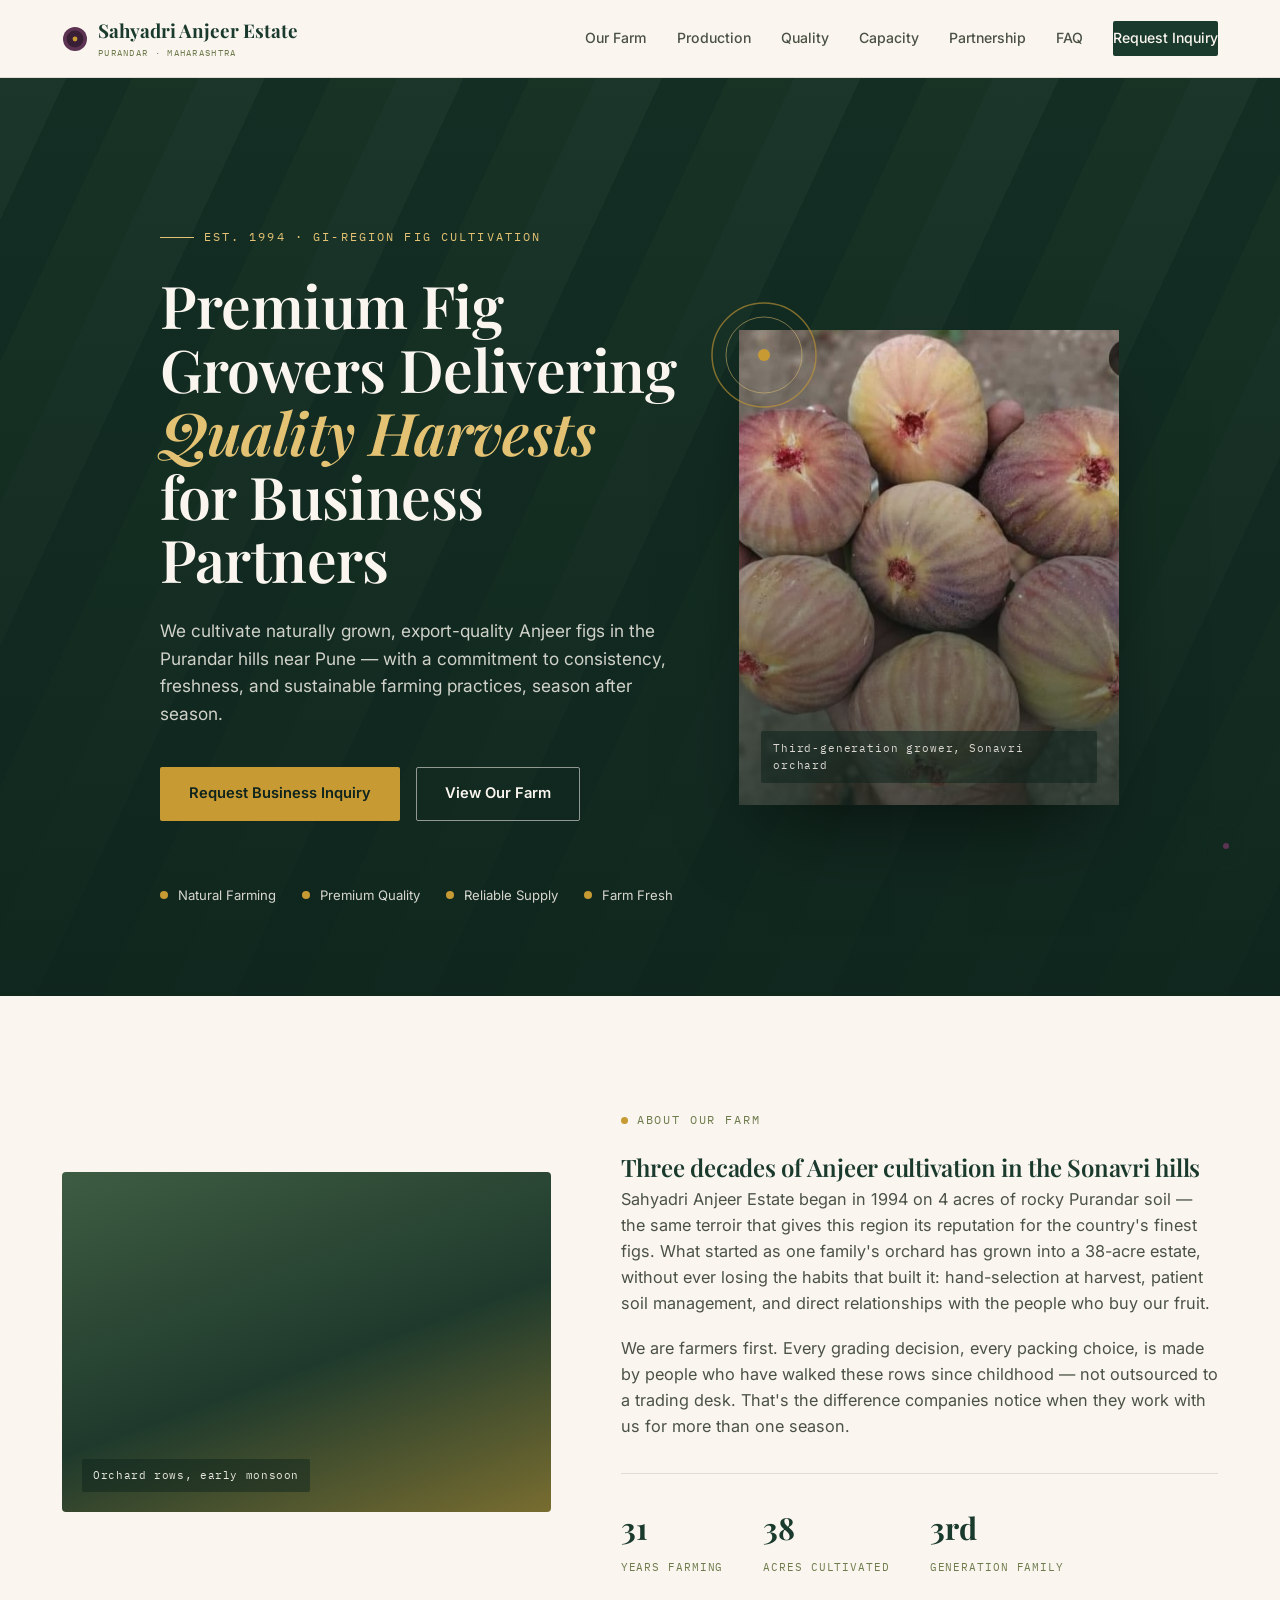
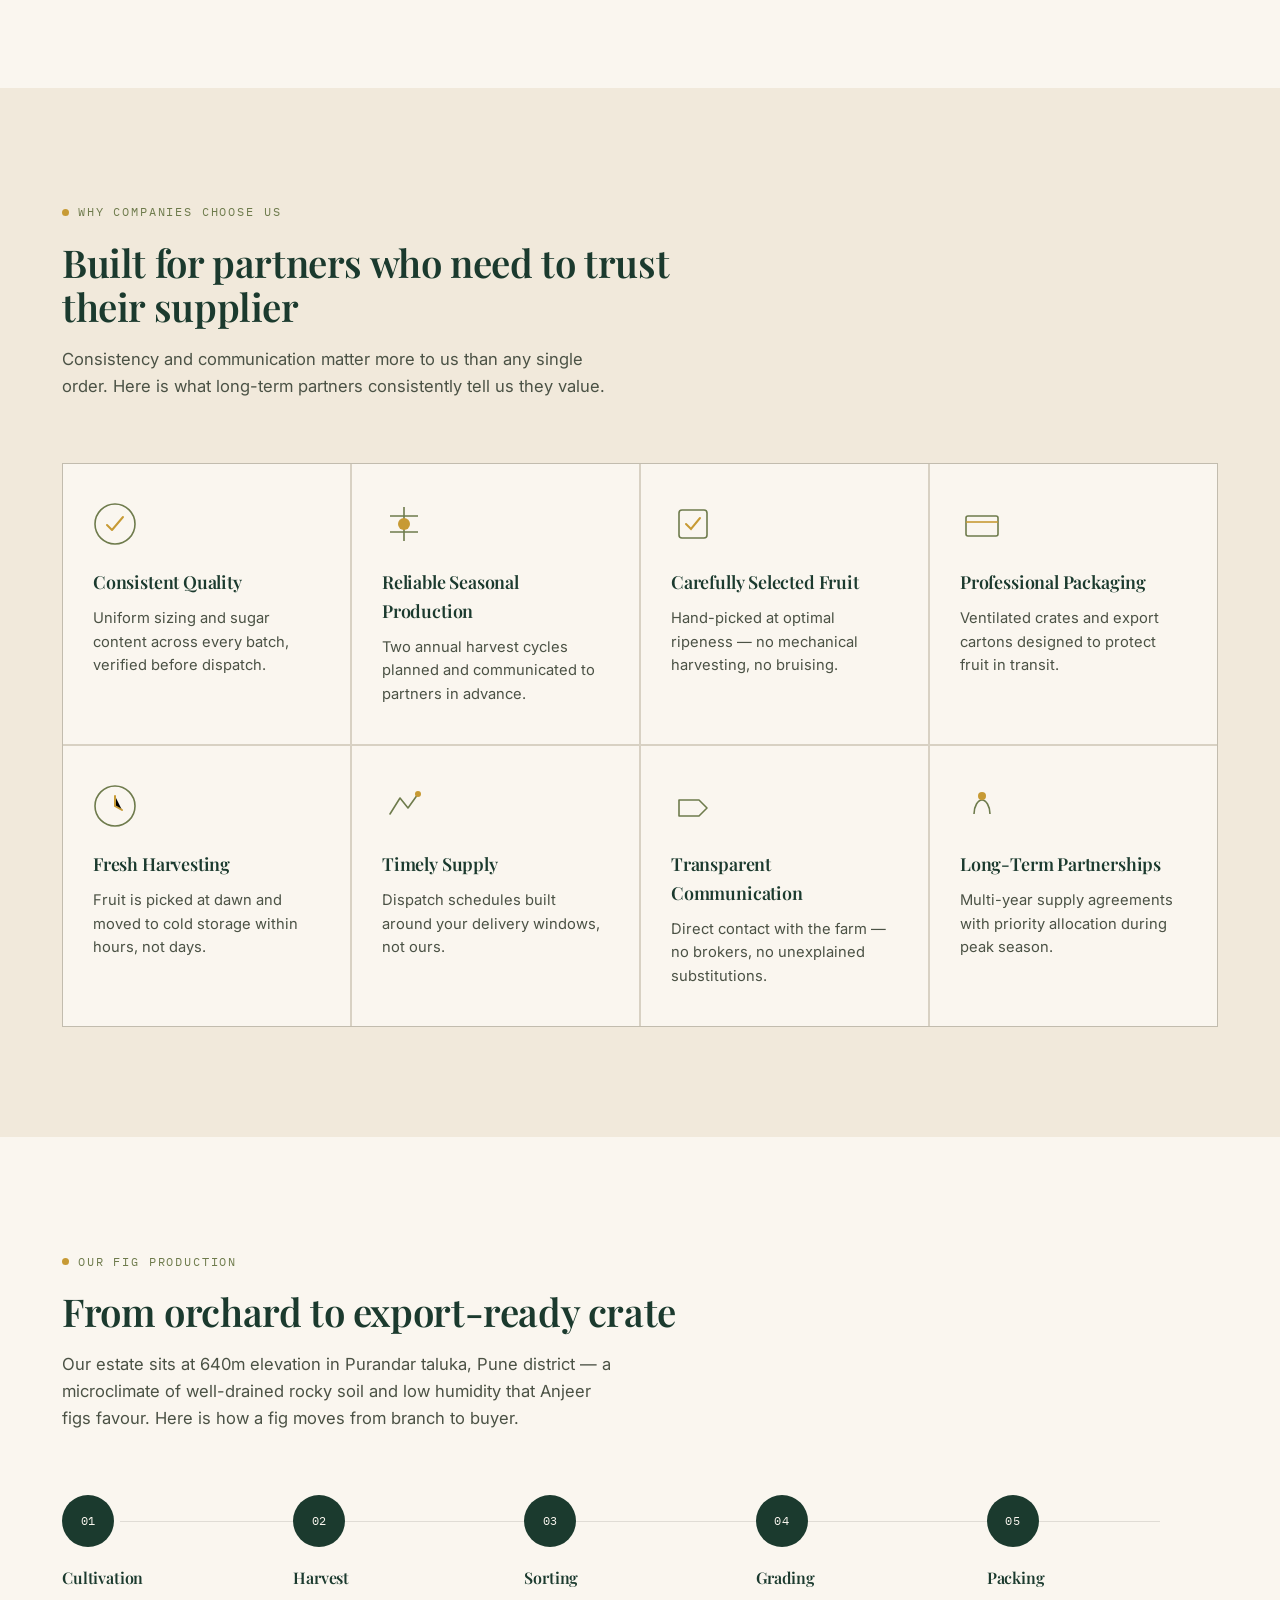
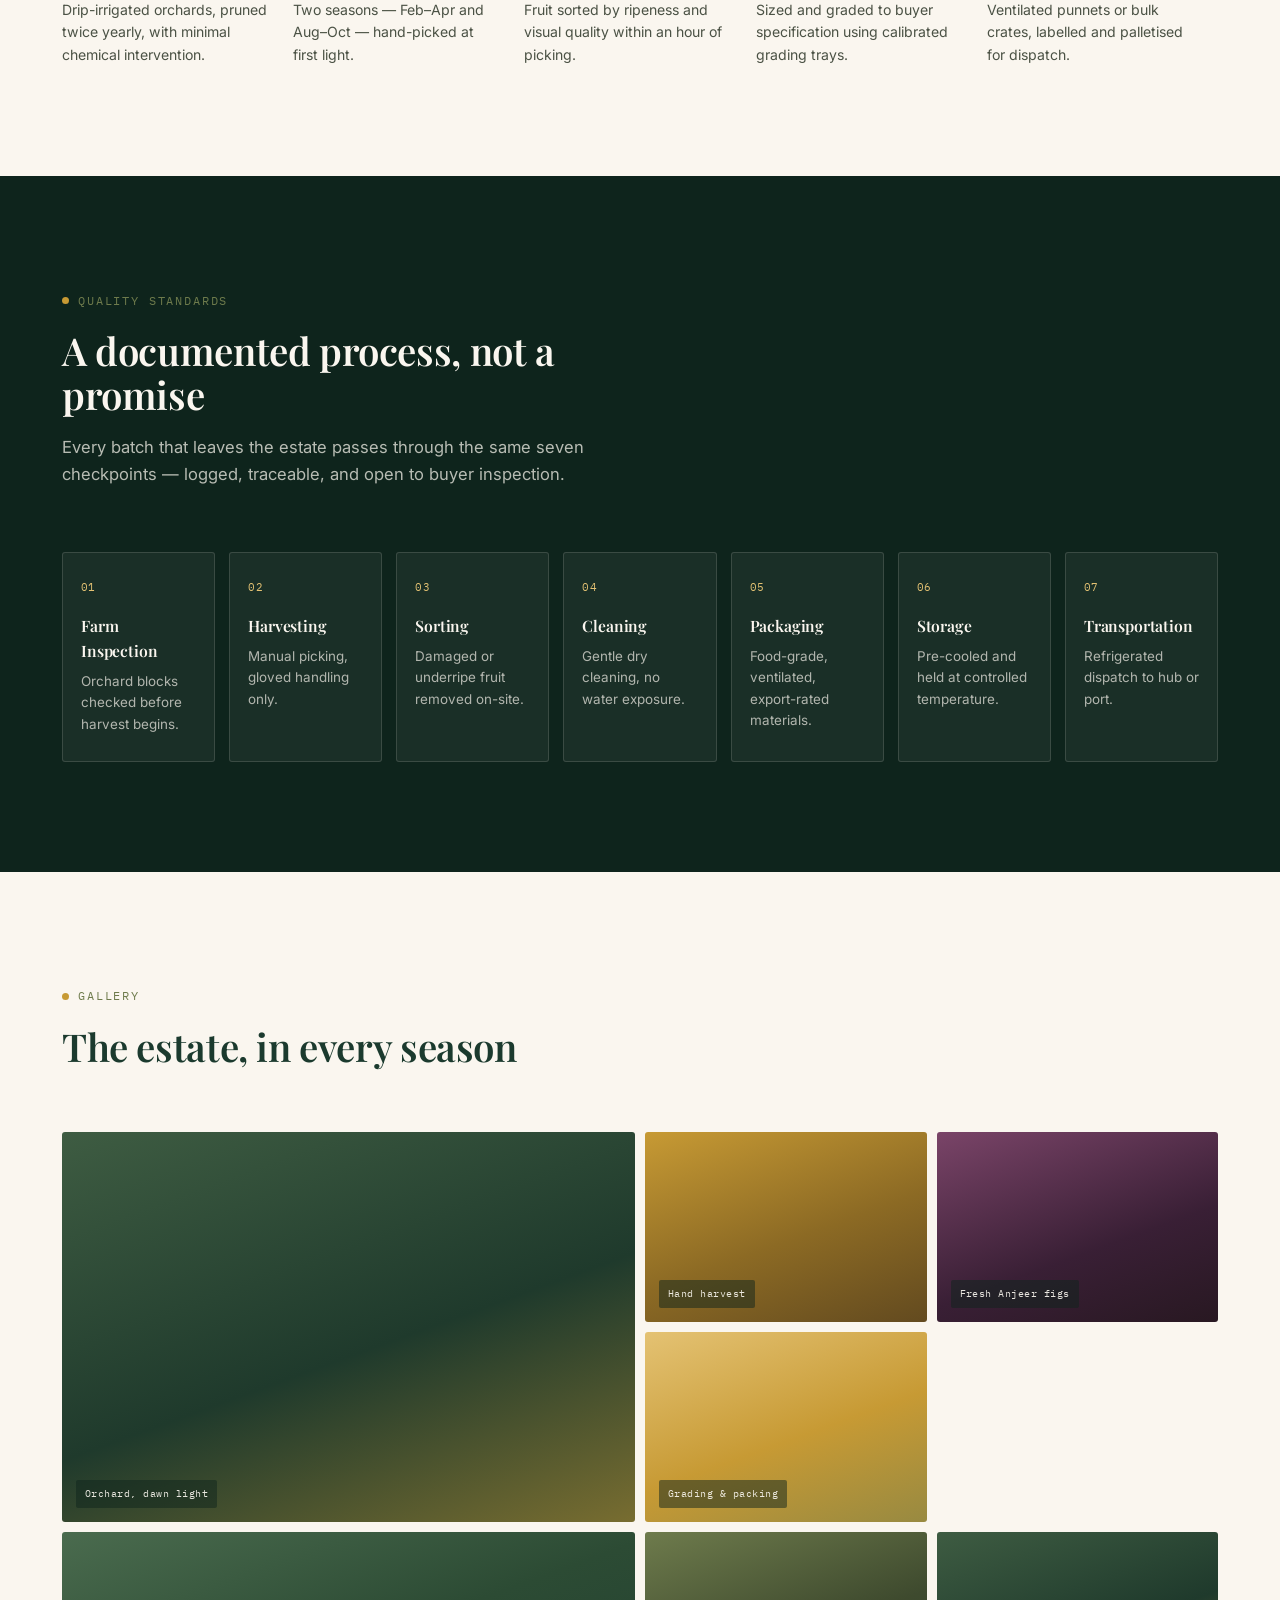
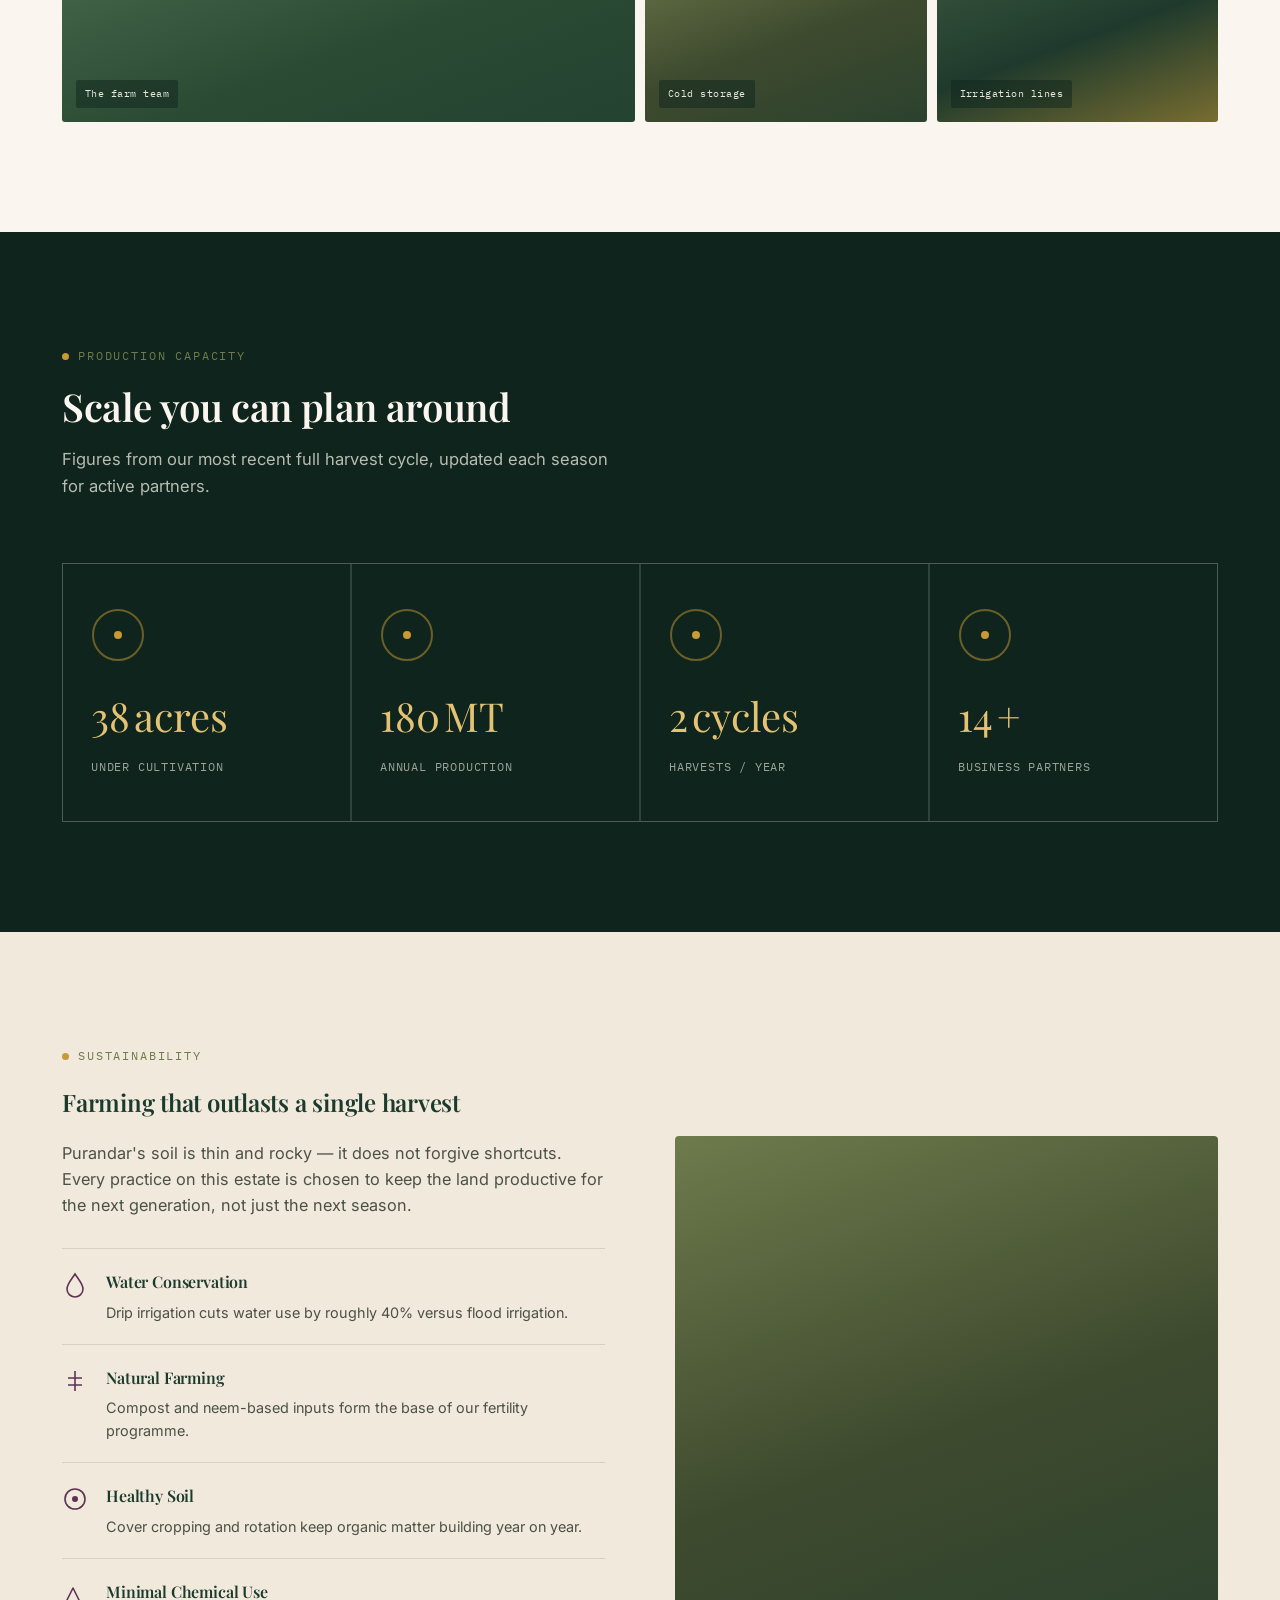
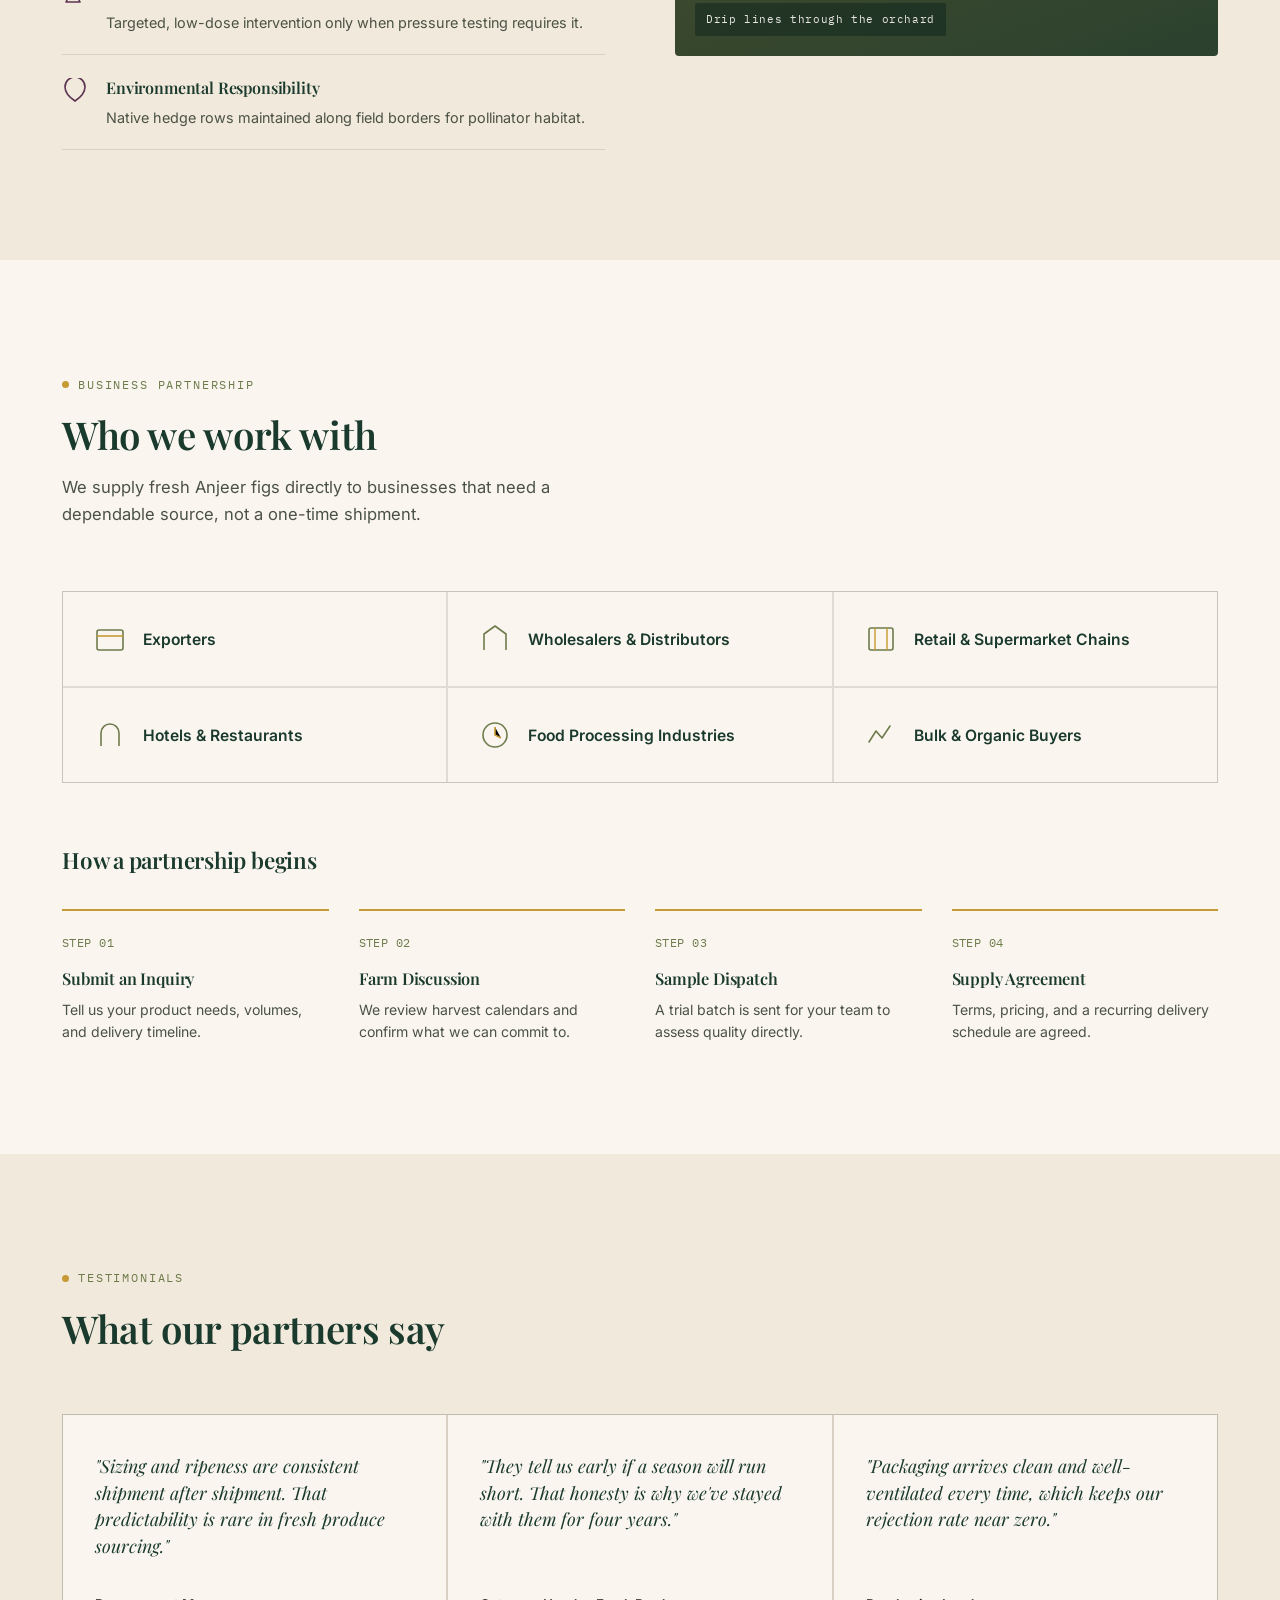
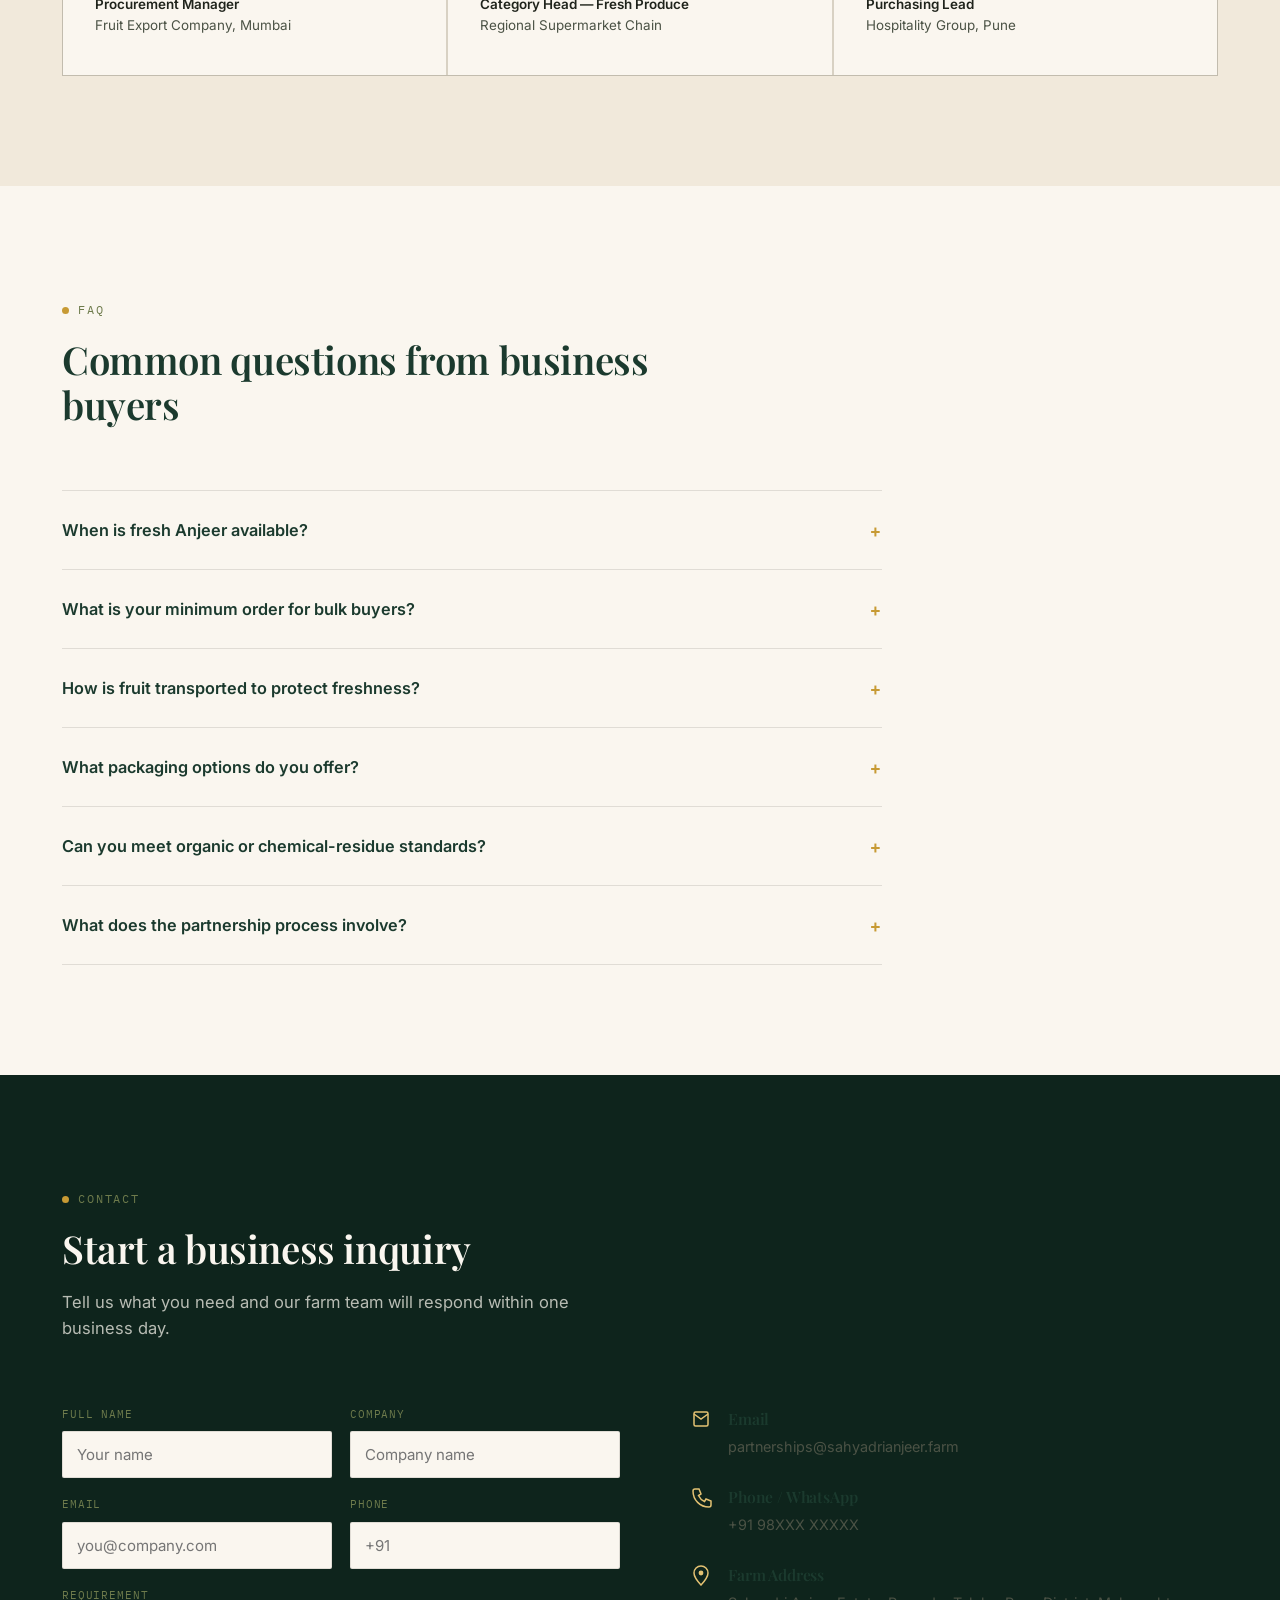
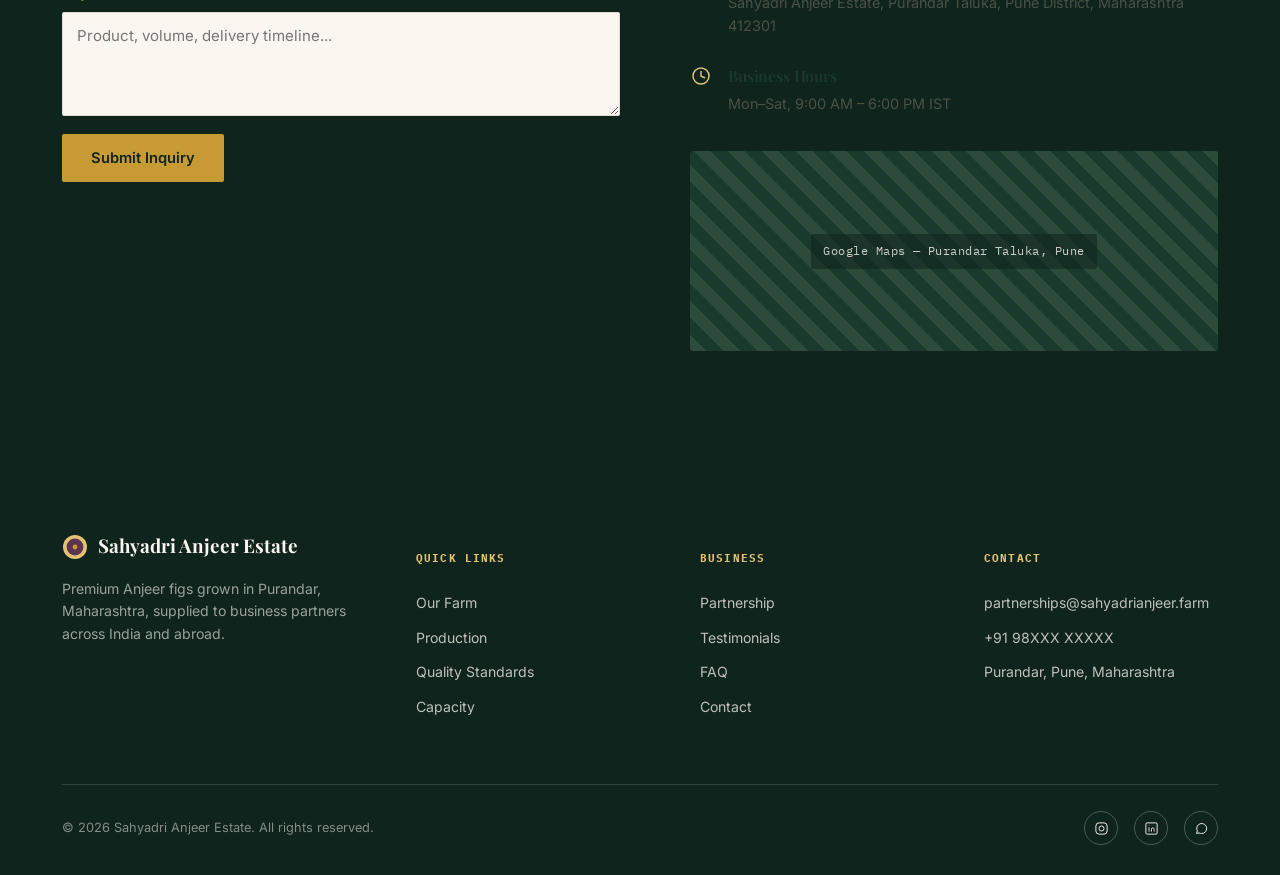
==== index.html @ 414f4472 "Initial website" ====
<!DOCTYPE html>
<html lang="en">
<head>
<meta charset="UTF-8">
<meta name="viewport" content="width=device-width, initial-scale=1.0">
<title>Sahyadri Anjeer Estate — Premium Fig Growers for Business Partners</title>
<meta name="description" content="Sahyadri Anjeer Estate cultivates export-quality figs (Anjeer) in Purandar, Maharashtra for exporters, wholesalers, retail chains, hotels and food processors. Request a business inquiry.">
<link rel="preconnect" href="https://fonts.googleapis.com">
<link rel="preconnect" href="https://fonts.gstatic.com" crossorigin>
<link href="https://fonts.googleapis.com/css2?family=Playfair+Display:ital,wght@0,500;0,600;0,700;1,500&family=Inter:wght@400;500;600;700&family=IBM+Plex+Mono:wght@400;500&display=swap" rel="stylesheet">
<link rel="stylesheet" href="styles.css">
</head>
<body>

<!-- ============ NAV ============ -->
<nav class="nav">
  <div class="nav-inner">
    <a href="#top" class="brand">
      <svg class="brand-mark" viewBox="0 0 26 26"><circle cx="13" cy="13" r="12" fill="#5C3352"/><circle cx="13" cy="13" r="8.4" fill="#391F35"/><circle cx="13" cy="13" r="2.4" fill="#C79A34"/></svg>
      <span>Sahyadri Anjeer Estate<small>Purandar · Maharashtra</small></span>
    </a>
    <button class="nav-toggle" id="navToggle" aria-label="Toggle menu"><span></span><span></span><span></span></button>
    <div class="nav-links" id="navLinks">
      <a href="#about">Our Farm</a>
      <a href="#production">Production</a>
      <a href="#quality">Quality</a>
      <a href="#capacity">Capacity</a>
      <a href="#partnership">Partnership</a>
      <a href="#faq">FAQ</a>
      <a href="#contact" class="nav-cta">Request Inquiry</a>
    </div>
  </div>
</nav>

<!-- ============ HERO ============ -->
<header class="hero" id="top">
  <div class="wrap hero-grid">
    <div>
      <div class="hero-tag">EST. 1994 · GI-REGION FIG CULTIVATION</div>
      <h1>Premium Fig Growers Delivering <em>Quality Harvests</em> for Business Partners</h1>
      <p class="hero-sub">We cultivate naturally grown, export-quality Anjeer figs in the Purandar hills near Pune — with a commitment to consistency, freshness, and sustainable farming practices, season after season.</p>
      <div class="hero-ctas">
        <a href="#contact" class="btn btn-primary">Request Business Inquiry</a>
        <a href="#about" class="btn btn-ghost">View Our Farm</a>
      </div>
      <div class="hero-badges">
        <div class="hero-badge"><span class="dot"></span>Natural Farming</div>
        <div class="hero-badge"><span class="dot"></span>Premium Quality</div>
        <div class="hero-badge"><span class="dot"></span>Reliable Supply</div>
        <div class="hero-badge"><span class="dot"></span>Farm Fresh</div>
      </div>
    </div>
    <div class="hero-portrait">
      <svg class="portrait-ring" viewBox="0 0 110 110">
        <circle cx="55" cy="55" r="52" fill="none" stroke="#C79A34" stroke-width="1.5" opacity="0.6"/>
        <circle cx="55" cy="55" r="38" fill="none" stroke="#E4C273" stroke-width="1" opacity="0.5"/>
        <circle cx="55" cy="55" r="6" fill="#C79A34"/>
      </svg>
      <div class="portrait-frame">
        <div class="slider">

        <img src="farm1.jpg" class="slide active">

        <img src="farm2.jpg" class="slide active">

        <img src="farm3.jpg" class="slide active">

    </div>
        <span class="cap mono">Third-generation grower, Sonavri orchard</span>
      </div>
    </div>
  </div>
</header>

<!-- ============ ABOUT ============ -->
<section class="section" id="about">
  <div class="wrap">
    <div class="about-grid">
      <div class="reveal">
        <div class="photo-block ph-orchard"><span class="cap mono">Orchard rows, early monsoon</span></div>
      </div>
      <div class="reveal about-copy">
        <div class="eyebrow">About Our Farm</div>
        <h2>Three decades of Anjeer cultivation in the Sonavri hills</h2>
        <p>Sahyadri Anjeer Estate began in 1994 on 4 acres of rocky Purandar soil — the same terroir that gives this region its reputation for the country's finest figs. What started as one family's orchard has grown into a 38-acre estate, without ever losing the habits that built it: hand-selection at harvest, patient soil management, and direct relationships with the people who buy our fruit.</p>
        <p>We are farmers first. Every grading decision, every packing choice, is made by people who have walked these rows since childhood — not outsourced to a trading desk. That's the difference companies notice when they work with us for more than one season.</p>
        <div class="about-stats">
          <div class="about-stat"><b>31</b><span>Years Farming</span></div>
          <div class="about-stat"><b>38</b><span>Acres Cultivated</span></div>
          <div class="about-stat"><b>3rd</b><span>Generation Family</span></div>
        </div>
      </div>
    </div>
  </div>
</section>

<!-- ============ WHY COMPANIES CHOOSE US ============ -->
<section class="section section-cream" id="why">
  <div class="wrap">
    <div class="section-header reveal">
      <div class="eyebrow">Why Companies Choose Us</div>
      <h2>Built for partners who need to trust their supplier</h2>
      <p>Consistency and communication matter more to us than any single order. Here is what long-term partners consistently tell us they value.</p>
    </div>
  </div>
  <div class="wrap">
    <div class="card-grid reveal">
      <div class="card">
        <svg class="card-icon" viewBox="0 0 44 44"><circle cx="22" cy="22" r="20" fill="none" stroke="#6E7B4C" stroke-width="1.6"/><path d="M14 23l5 5 11-13" fill="none" stroke="#C79A34" stroke-width="2" stroke-linecap="round" stroke-linejoin="round"/></svg>
        <h3>Consistent Quality</h3>
        <p>Uniform sizing and sugar content across every batch, verified before dispatch.</p>
      </div>
      <div class="card">
        <svg class="card-icon" viewBox="0 0 44 44"><path d="M22 5v34M8 14h28M8 30h28" stroke="#6E7B4C" stroke-width="1.6"/><circle cx="22" cy="22" r="6" fill="#C79A34"/></svg>
        <h3>Reliable Seasonal Production</h3>
        <p>Two annual harvest cycles planned and communicated to partners in advance.</p>
      </div>
      <div class="card">
        <svg class="card-icon" viewBox="0 0 44 44"><rect x="8" y="8" width="28" height="28" rx="3" fill="none" stroke="#6E7B4C" stroke-width="1.6"/><path d="M15 22l5 5 9-11" fill="none" stroke="#C79A34" stroke-width="2" stroke-linecap="round"/></svg>
        <h3>Carefully Selected Fruit</h3>
        <p>Hand-picked at optimal ripeness — no mechanical harvesting, no bruising.</p>
      </div>
      <div class="card">
        <svg class="card-icon" viewBox="0 0 44 44"><rect x="6" y="14" width="32" height="20" rx="2" fill="none" stroke="#6E7B4C" stroke-width="1.6"/><path d="M6 20h32" stroke="#C79A34" stroke-width="1.6"/></svg>
        <h3>Professional Packaging</h3>
        <p>Ventilated crates and export cartons designed to protect fruit in transit.</p>
      </div>
      <div class="card">
        <svg class="card-icon" viewBox="0 0 44 44"><circle cx="22" cy="22" r="20" fill="none" stroke="#6E7B4C" stroke-width="1.6"/><path d="M22 12v10l7 4" stroke="#C79A34" stroke-width="2" stroke-linecap="round"/></svg>
        <h3>Fresh Harvesting</h3>
        <p>Fruit is picked at dawn and moved to cold storage within hours, not days.</p>
      </div>
      <div class="card">
        <svg class="card-icon" viewBox="0 0 44 44"><path d="M8 30l10-16 8 10 10-14" fill="none" stroke="#6E7B4C" stroke-width="1.6" stroke-linecap="round" stroke-linejoin="round"/><circle cx="36" cy="10" r="3" fill="#C79A34"/></svg>
        <h3>Timely Supply</h3>
        <p>Dispatch schedules built around your delivery windows, not ours.</p>
      </div>
      <div class="card">
        <svg class="card-icon" viewBox="0 0 44 44"><path d="M8 16h20l8 8-8 8H8z" fill="none" stroke="#6E7B4C" stroke-width="1.6" stroke-linejoin="round"/></svg>
        <h3>Transparent Communication</h3>
        <p>Direct contact with the farm — no brokers, no unexplained substitutions.</p>
      </div>
      <div class="card">
        <svg class="card-icon" viewBox="0 0 44 44"><path d="M14 30c0-8 4-14 8-14s8 6 8 14" fill="none" stroke="#6E7B4C" stroke-width="1.6"/><circle cx="22" cy="12" r="4" fill="#C79A34"/></svg>
        <h3>Long-Term Partnerships</h3>
        <p>Multi-year supply agreements with priority allocation during peak season.</p>
      </div>
    </div>
  </div>
</section>

<!-- ============ PRODUCTION ============ -->
<section class="section" id="production">
  <div class="wrap">
    <div class="section-header reveal">
      <div class="eyebrow">Our Fig Production</div>
      <h2>From orchard to export-ready crate</h2>
      <p>Our estate sits at 640m elevation in Purandar taluka, Pune district — a microclimate of well-drained rocky soil and low humidity that Anjeer figs favour. Here is how a fig moves from branch to buyer.</p>
    </div>
    <div class="timeline reveal">
      <div class="t-step">
        <div class="t-num mono">01</div>
        <h4>Cultivation</h4>
        <p>Drip-irrigated orchards, pruned twice yearly, with minimal chemical intervention.</p>
      </div>
      <div class="t-step">
        <div class="t-num mono">02</div>
        <h4>Harvest</h4>
        <p>Two seasons — Feb–Apr and Aug–Oct — hand-picked at first light.</p>
      </div>
      <div class="t-step">
        <div class="t-num mono">03</div>
        <h4>Sorting</h4>
        <p>Fruit sorted by ripeness and visual quality within an hour of picking.</p>
      </div>
      <div class="t-step">
        <div class="t-num mono">04</div>
        <h4>Grading</h4>
        <p>Sized and graded to buyer specification using calibrated grading trays.</p>
      </div>
      <div class="t-step">
        <div class="t-num mono">05</div>
        <h4>Packing</h4>
        <p>Ventilated punnets or bulk crates, labelled and palletised for dispatch.</p>
      </div>
    </div>
  </div>
</section>

<!-- ============ QUALITY STANDARDS ============ -->
<section class="section section-dark" id="quality">
  <div class="wrap">
    <div class="section-header reveal">
      <div class="eyebrow">Quality Standards</div>
      <h2>A documented process, not a promise</h2>
      <p>Every batch that leaves the estate passes through the same seven checkpoints — logged, traceable, and open to buyer inspection.</p>
    </div>
    <div class="quality-grid reveal">
      <div class="q-item"><span class="qn mono">01</span><h4>Farm Inspection</h4><p>Orchard blocks checked before harvest begins.</p></div>
      <div class="q-item"><span class="qn mono">02</span><h4>Harvesting</h4><p>Manual picking, gloved handling only.</p></div>
      <div class="q-item"><span class="qn mono">03</span><h4>Sorting</h4><p>Damaged or underripe fruit removed on-site.</p></div>
      <div class="q-item"><span class="qn mono">04</span><h4>Cleaning</h4><p>Gentle dry cleaning, no water exposure.</p></div>
      <div class="q-item"><span class="qn mono">05</span><h4>Packaging</h4><p>Food-grade, ventilated, export-rated materials.</p></div>
      <div class="q-item"><span class="qn mono">06</span><h4>Storage</h4><p>Pre-cooled and held at controlled temperature.</p></div>
      <div class="q-item"><span class="qn mono">07</span><h4>Transportation</h4><p>Refrigerated dispatch to hub or port.</p></div>
    </div>
  </div>
</section>

<!-- ============ GALLERY ============ -->
<section class="section" id="gallery">
  <div class="wrap">
    <div class="section-header reveal">
      <div class="eyebrow">Gallery</div>
      <h2>The estate, in every season</h2>
    </div>
    <div class="gallery-grid reveal">
      <div class="g-item wide tall ph-orchard"><span class="cap">Orchard, dawn light</span></div>
      <div class="g-item ph-harvest"><span class="cap">Hand harvest</span></div>
      <div class="g-item ph-figskin"><span class="cap">Fresh Anjeer figs</span></div>
      <div class="g-item ph-pack"><span class="cap">Grading &amp; packing</span></div>
      <div class="g-item wide ph-team"><span class="cap">The farm team</span></div>
      <div class="g-item ph-storage"><span class="cap">Cold storage</span></div>
      <div class="g-item ph-orchard"><span class="cap">Irrigation lines</span></div>
    </div>
  </div>
</section>

<!-- ============ CAPACITY ============ -->
<section class="section section-dark" id="capacity">
  <div class="wrap">
    <div class="section-header reveal">
      <div class="eyebrow">Production Capacity</div>
      <h2>Scale you can plan around</h2>
      <p>Figures from our most recent full harvest cycle, updated each season for active partners.</p>
    </div>
    <div class="stats-grid reveal">
      <div class="stat-cell">
        <svg class="ring-wrap" viewBox="0 0 54 54"><circle cx="27" cy="27" r="25" fill="none" stroke="#C79A34" stroke-width="2" opacity="0.5"/><circle cx="27" cy="27" r="4" fill="#C79A34"/></svg>
        <div class="stat-num"><span class="count" data-target="38">0</span><span>acres</span></div>
        <div class="stat-label">Under Cultivation</div>
      </div>
      <div class="stat-cell">
        <svg class="ring-wrap" viewBox="0 0 54 54"><circle cx="27" cy="27" r="25" fill="none" stroke="#C79A34" stroke-width="2" opacity="0.5"/><circle cx="27" cy="27" r="4" fill="#C79A34"/></svg>
        <div class="stat-num"><span class="count" data-target="180">0</span><span>MT</span></div>
        <div class="stat-label">Annual Production</div>
      </div>
      <div class="stat-cell">
        <svg class="ring-wrap" viewBox="0 0 54 54"><circle cx="27" cy="27" r="25" fill="none" stroke="#C79A34" stroke-width="2" opacity="0.5"/><circle cx="27" cy="27" r="4" fill="#C79A34"/></svg>
        <div class="stat-num"><span class="count" data-target="2">0</span><span>cycles</span></div>
        <div class="stat-label">Harvests / Year</div>
      </div>
      <div class="stat-cell">
        <svg class="ring-wrap" viewBox="0 0 54 54"><circle cx="27" cy="27" r="25" fill="none" stroke="#C79A34" stroke-width="2" opacity="0.5"/><circle cx="27" cy="27" r="4" fill="#C79A34"/></svg>
        <div class="stat-num"><span class="count" data-target="14">0</span><span>+</span></div>
        <div class="stat-label">Business Partners</div>
      </div>
    </div>
  </div>
</section>

<!-- ============ SUSTAINABILITY ============ -->
<section class="section section-cream" id="sustainability">
  <div class="wrap">
    <div class="sustain-grid">
      <div class="reveal">
        <div class="eyebrow">Sustainability</div>
        <h2>Farming that outlasts a single harvest</h2>
        <p style="margin-top:18px;color:var(--ink-soft);font-size:1.02rem;">Purandar's soil is thin and rocky — it does not forgive shortcuts. Every practice on this estate is chosen to keep the land productive for the next generation, not just the next season.</p>
        <ul class="sustain-list" style="margin-top:30px;">
          <li>
            <svg class="s-icon" viewBox="0 0 26 26"><path d="M13 2c4 6 8 10 8 15a8 8 0 01-16 0c0-5 4-9 8-15z" fill="none" stroke="#5C3352" stroke-width="1.6"/></svg>
            <div><h4>Water Conservation</h4><p>Drip irrigation cuts water use by roughly 40% versus flood irrigation.</p></div>
          </li>
          <li>
            <svg class="s-icon" viewBox="0 0 26 26"><path d="M13 3v20M6 10h14M6 17h14" stroke="#5C3352" stroke-width="1.6"/></svg>
            <div><h4>Natural Farming</h4><p>Compost and neem-based inputs form the base of our fertility programme.</p></div>
          </li>
          <li>
            <svg class="s-icon" viewBox="0 0 26 26"><circle cx="13" cy="13" r="10" fill="none" stroke="#5C3352" stroke-width="1.6"/><circle cx="13" cy="13" r="3" fill="#5C3352"/></svg>
            <div><h4>Healthy Soil</h4><p>Cover cropping and rotation keep organic matter building year on year.</p></div>
          </li>
          <li>
            <svg class="s-icon" viewBox="0 0 26 26"><path d="M4 20l7-14 7 14z" fill="none" stroke="#5C3352" stroke-width="1.6" stroke-linejoin="round"/></svg>
            <div><h4>Minimal Chemical Use</h4><p>Targeted, low-dose intervention only when pressure testing requires it.</p></div>
          </li>
          <li>
            <svg class="s-icon" viewBox="0 0 26 26"><path d="M13 23c6-4 10-9 10-14a10 10 0 00-20 0c0 5 4 10 10 14z" fill="none" stroke="#5C3352" stroke-width="1.6"/></svg>
            <div><h4>Environmental Responsibility</h4><p>Native hedge rows maintained along field borders for pollinator habitat.</p></div>
          </li>
        </ul>
      </div>
      <div class="reveal">
        <div class="photo-block ph-storage" style="min-height:520px;"><span class="cap mono">Drip lines through the orchard</span></div>
      </div>
    </div>
  </div>
</section>

<!-- ============ PARTNERSHIP ============ -->
<section class="section" id="partnership">
  <div class="wrap">
    <div class="section-header reveal">
      <div class="eyebrow">Business Partnership</div>
      <h2>Who we work with</h2>
      <p>We supply fresh Anjeer figs directly to businesses that need a dependable source, not a one-time shipment.</p>
    </div>
    <div class="partner-grid reveal">
      <div class="partner-card"><svg class="p-mark" viewBox="0 0 34 34"><rect x="4" y="8" width="26" height="20" rx="2" fill="none" stroke="#6E7B4C" stroke-width="1.6"/><path d="M4 14h26" stroke="#C79A34" stroke-width="1.6"/></svg><span>Exporters</span></div>
      <div class="partner-card"><svg class="p-mark" viewBox="0 0 34 34"><path d="M6 28V12l11-8 11 8v16" fill="none" stroke="#6E7B4C" stroke-width="1.6" stroke-linejoin="round"/></svg><span>Wholesalers &amp; Distributors</span></div>
      <div class="partner-card"><svg class="p-mark" viewBox="0 0 34 34"><rect x="5" y="6" width="24" height="22" rx="2" fill="none" stroke="#6E7B4C" stroke-width="1.6"/><path d="M11 6v22M23 6v22" stroke="#C79A34" stroke-width="1.4"/></svg><span>Retail &amp; Supermarket Chains</span></div>
      <div class="partner-card"><svg class="p-mark" viewBox="0 0 34 34"><path d="M8 28V15a9 9 0 0118 0v13" fill="none" stroke="#6E7B4C" stroke-width="1.6"/></svg><span>Hotels &amp; Restaurants</span></div>
      <div class="partner-card"><svg class="p-mark" viewBox="0 0 34 34"><circle cx="17" cy="17" r="12" fill="none" stroke="#6E7B4C" stroke-width="1.6"/><path d="M17 9v8l6 3" stroke="#C79A34" stroke-width="1.6"/></svg><span>Food Processing Industries</span></div>
      <div class="partner-card"><svg class="p-mark" viewBox="0 0 34 34"><path d="M5 24l7-11 6 7 8-12" fill="none" stroke="#6E7B4C" stroke-width="1.6" stroke-linecap="round" stroke-linejoin="round"/></svg><span>Bulk &amp; Organic Buyers</span></div>
    </div>

    <div class="reveal">
      <h3 style="margin-bottom:30px;font-size:1.4rem;">How a partnership begins</h3>
      <div class="steps-row">
        <div class="step-card">
          <span class="s-num mono">STEP 01</span>
          <h4>Submit an Inquiry</h4>
          <p>Tell us your product needs, volumes, and delivery timeline.</p>
        </div>
        <div class="step-card">
          <span class="s-num mono">STEP 02</span>
          <h4>Farm Discussion</h4>
          <p>We review harvest calendars and confirm what we can commit to.</p>
        </div>
        <div class="step-card">
          <span class="s-num mono">STEP 03</span>
          <h4>Sample Dispatch</h4>
          <p>A trial batch is sent for your team to assess quality directly.</p>
        </div>
        <div class="step-card">
          <span class="s-num mono">STEP 04</span>
          <h4>Supply Agreement</h4>
          <p>Terms, pricing, and a recurring delivery schedule are agreed.</p>
        </div>
      </div>
    </div>
  </div>
</section>

<!-- ============ TESTIMONIALS ============ -->
<section class="section section-cream" id="testimonials">
  <div class="wrap">
    <div class="section-header reveal">
      <div class="eyebrow">Testimonials</div>
      <h2>What our partners say</h2>
    </div>
    <div class="testi-track reveal">
      <div class="testi">
        <blockquote>"Sizing and ripeness are consistent shipment after shipment. That predictability is rare in fresh produce sourcing."</blockquote>
        <footer><b>Procurement Manager</b>Fruit Export Company, Mumbai</footer>
      </div>
      <div class="testi">
        <blockquote>"They tell us early if a season will run short. That honesty is why we've stayed with them for four years."</blockquote>
        <footer><b>Category Head — Fresh Produce</b>Regional Supermarket Chain</footer>
      </div>
      <div class="testi">
        <blockquote>"Packaging arrives clean and well-ventilated every time, which keeps our rejection rate near zero."</blockquote>
        <footer><b>Purchasing Lead</b>Hospitality Group, Pune</footer>
      </div>
    </div>
  </div>
</section>

<!-- ============ FAQ ============ -->
<section class="section" id="faq">
  <div class="wrap">
    <div class="section-header reveal">
      <div class="eyebrow">FAQ</div>
      <h2>Common questions from business buyers</h2>
    </div>
    <div class="faq-list reveal" id="faqList">
      <div class="faq-item">
        <button class="faq-q">When is fresh Anjeer available? <span class="plus mono">+</span></button>
        <div class="faq-a"><div class="faq-a-inner">We harvest twice yearly, roughly February–April and August–October. We can advise exact windows based on the current season.</div></div>
      </div>
      <div class="faq-item">
        <button class="faq-q">What is your minimum order for bulk buyers? <span class="plus mono">+</span></button>
        <div class="faq-a"><div class="faq-a-inner">Minimum order volumes depend on the season and product grade. Share your requirement through the inquiry form and we'll confirm what we can supply.</div></div>
      </div>
      <div class="faq-item">
        <button class="faq-q">How is fruit transported to protect freshness? <span class="plus mono">+</span></button>
        <div class="faq-a"><div class="faq-a-inner">Fruit is pre-cooled after grading and moved in refrigerated vehicles to the nearest hub or port, minimising time between harvest and cold chain entry.</div></div>
      </div>
      <div class="faq-item">
        <button class="faq-q">What packaging options do you offer? <span class="plus mono">+</span></button>
        <div class="faq-a"><div class="faq-a-inner">We supply ventilated retail punnets, bulk crates, and export cartons, and can adapt to a partner's specified packaging standard where volumes allow.</div></div>
      </div>
      <div class="faq-item">
        <button class="faq-q">Can you meet organic or chemical-residue standards? <span class="plus mono">+</span></button>
        <div class="faq-a"><div class="faq-a-inner">Our cultivation relies on minimal, targeted chemical use. Share your specific certification or residue requirement and we will confirm compatibility before agreeing terms.</div></div>
      </div>
      <div class="faq-item">
        <button class="faq-q">What does the partnership process involve? <span class="plus mono">+</span></button>
        <div class="faq-a"><div class="faq-a-inner">It starts with an inquiry, followed by a discussion of your volumes and timeline, a sample dispatch, and finally a supply agreement with an agreed delivery schedule.</div></div>
      </div>
    </div>
  </div>
</section>

<!-- ============ CONTACT ============ -->
<section class="section section-dark" id="contact">
  <div class="wrap">
    <div class="section-header reveal">
      <div class="eyebrow">Contact</div>
      <h2>Start a business inquiry</h2>
      <p>Tell us what you need and our farm team will respond within one business day.</p>
    </div>
    <div class="contact-grid">
      <form class="reveal" onsubmit="event.preventDefault(); this.querySelector('.submit-note').style.display='block';">
        <div class="form-row">
          <div class="field"><label>Full Name</label><input type="text" required placeholder="Your name"></div>
          <div class="field"><label>Company</label><input type="text" required placeholder="Company name"></div>
        </div>
        <div class="form-row">
          <div class="field"><label>Email</label><input type="email" required placeholder="you@company.com"></div>
          <div class="field"><label>Phone</label><input type="tel" required placeholder="+91"></div>
        </div>
        <div class="form-row">
          <div class="field full">
            <label>Requirement</label>
            <textarea rows="4" placeholder="Product, volume, delivery timeline..."></textarea>
          </div>
        </div>
        <button type="submit" class="btn btn-primary">Submit Inquiry</button>
        <p class="submit-note mono" style="display:none;margin-top:16px;font-size:0.78rem;color:var(--gold-light);">Thank you — this is a design preview form. Connect it to your email or CRM to go live.</p>
      </form>
      <div class="reveal contact-info">
        <div class="info-row">
          <svg class="i-icon" viewBox="0 0 22 22"><path d="M4 6l7 5 7-5" stroke="#E4C273" stroke-width="1.5" fill="none"/><rect x="4" y="4" width="14" height="14" rx="1.5" fill="none" stroke="#E4C273" stroke-width="1.5"/></svg>
          <div><h4>Email</h4><p>partnerships@sahyadrianjeer.farm</p></div>
        </div>
        <div class="info-row">
          <svg class="i-icon" viewBox="0 0 22 22"><path d="M5 3h4l2 5-2.5 1.5a12 12 0 006 6L16 13l5 2v4a2 2 0 01-2 2C10 21 3 14 3 5a2 2 0 012-2z" fill="none" stroke="#E4C273" stroke-width="1.5"/></svg>
          <div><h4>Phone / WhatsApp</h4><p>+91 98XXX XXXXX</p></div>
        </div>
        <div class="info-row">
          <svg class="i-icon" viewBox="0 0 22 22"><path d="M11 21s7-7.5 7-12a7 7 0 10-14 0c0 4.5 7 12 7 12z" fill="none" stroke="#E4C273" stroke-width="1.5"/><circle cx="11" cy="9" r="2.4" fill="#E4C273"/></svg>
          <div><h4>Farm Address</h4><p>Sahyadri Anjeer Estate, Purandar Taluka, Pune District, Maharashtra 412301</p></div>
        </div>
        <div class="info-row">
          <svg class="i-icon" viewBox="0 0 22 22"><circle cx="11" cy="11" r="8" fill="none" stroke="#E4C273" stroke-width="1.5"/><path d="M11 6v5l4 2" stroke="#E4C273" stroke-width="1.5"/></svg>
          <div><h4>Business Hours</h4><p>Mon–Sat, 9:00 AM – 6:00 PM IST</p></div>
        </div>
        <div class="map-block"><span class="mono">Google Maps — Purandar Taluka, Pune</span></div>
      </div>
    </div>
  </div>
</section>

<!-- ============ FOOTER ============ -->
<footer class="site-footer">
  <div class="wrap">
    <div class="footer-grid">
      <div class="footer-brand">
        <div class="brand" style="color:var(--warm-white);">
          <svg class="brand-mark" viewBox="0 0 26 26"><circle cx="13" cy="13" r="12" fill="#E4C273"/><circle cx="13" cy="13" r="8.4" fill="#5C3352"/><circle cx="13" cy="13" r="2.4" fill="#C79A34"/></svg>
          <span>Sahyadri Anjeer Estate</span>
        </div>
        <p>Premium Anjeer figs grown in Purandar, Maharashtra, supplied to business partners across India and abroad.</p>
      </div>
      <div class="footer-col">
        <h5>Quick Links</h5>
        <a href="#about">Our Farm</a>
        <a href="#production">Production</a>
        <a href="#quality">Quality Standards</a>
        <a href="#capacity">Capacity</a>
      </div>
      <div class="footer-col">
        <h5>Business</h5>
        <a href="#partnership">Partnership</a>
        <a href="#testimonials">Testimonials</a>
        <a href="#faq">FAQ</a>
        <a href="#contact">Contact</a>
      </div>
      <div class="footer-col">
        <h5>Contact</h5>
        <a href="mailto:partnerships@sahyadrianjeer.farm">partnerships@sahyadrianjeer.farm</a>
        <a href="tel:+9198XXXXXXXX">+91 98XXX XXXXX</a>
        <a href="#contact">Purandar, Pune, Maharashtra</a>
      </div>
    </div>
    <div class="footer-bottom">
      <span>© 2026 Sahyadri Anjeer Estate. All rights reserved.</span>
      <div class="socials">
        <a href="#" aria-label="Instagram"><svg width="15" height="15" viewBox="0 0 24 24"><rect x="3" y="3" width="18" height="18" rx="5" fill="none" stroke="#FAF6EF" stroke-width="1.5"/><circle cx="12" cy="12" r="4" fill="none" stroke="#FAF6EF" stroke-width="1.5"/></svg></a>
        <a href="#" aria-label="LinkedIn"><svg width="15" height="15" viewBox="0 0 24 24"><rect x="3" y="3" width="18" height="18" rx="2" fill="none" stroke="#FAF6EF" stroke-width="1.5"/><path d="M8 10v7M8 7v.5M12 17v-4a2 2 0 014 0v4" stroke="#FAF6EF" stroke-width="1.4"/></svg></a>
        <a href="#" aria-label="WhatsApp"><svg width="15" height="15" viewBox="0 0 24 24"><path d="M4 20l1.4-4A8 8 0 1112 20a8 8 0 01-4-1z" fill="none" stroke="#FAF6EF" stroke-width="1.5"/></svg></a>
      </div>
    </div>
  </div>
</footer>

<div class="progress-ring" aria-hidden="true">
  <svg width="52" height="52" viewBox="0 0 52 52">
    <circle class="bg" cx="26" cy="26" r="22"></circle>
    <circle class="fg" id="progressCircle" cx="26" cy="26" r="22" stroke-dasharray="138.2" stroke-dashoffset="138.2"></circle>
    <circle class="center-dot" cx="26" cy="26" r="3"></circle>
  </svg>
</div>

<script src="script.js"></script>
</body>
</html>
---- styles.css ----
:root{
    --forest:#1B3A2E;
    --forest-dark:#0E241C;
    --olive:#6E7B4C;
    --olive-light:#98A579;
    --fig:#5C3352;
    --fig-deep:#391F35;
    --warm-white:#FAF6EF;
    --cream:#F1E9DB;
    --gold:#C79A34;
    --gold-light:#E4C273;
    --ink:#20241C;
    --ink-soft:#4B5245;
    --line: rgba(32,36,28,0.12);
    --radius: 4px;
    --ease: cubic-bezier(.22,.68,0,1);
  }
  *{box-sizing:border-box;}
  html{scroll-behavior:smooth;}
  @media (prefers-reduced-motion: reduce){
    html{scroll-behavior:auto;}
    *{animation-duration:0.001ms !important; animation-iteration-count:1 !important; transition-duration:0.001ms !important;}
  }
  body{
    margin:0;
    font-family:'Inter',sans-serif;
    color:var(--ink);
    background:var(--warm-white);
    line-height:1.6;
    -webkit-font-smoothing:antialiased;
  }
  img,svg{display:block;max-width:100%;}
  a{color:inherit;text-decoration:none;}
  h1,h2,h3,h4{font-family:'Playfair Display',serif;font-weight:600;margin:0;color:var(--forest);letter-spacing:-0.01em;}
  p{margin:0;}
  ul{margin:0;padding:0;list-style:none;}
  button{font-family:inherit;cursor:pointer;}
  .mono{font-family:'IBM Plex Mono',monospace;letter-spacing:0.04em;}
  .wrap{max-width:1220px;margin:0 auto;padding:0 32px;}
  section{position:relative;}
  ::selection{background:var(--gold-light);color:var(--forest-dark);}

  /* -------- Fig ring signature motif -------- */
  .fig-ring{
    border-radius:50%;
    background:
      radial-gradient(circle at 50% 50%, var(--gold) 0 6%, transparent 6.2%),
      repeating-radial-gradient(circle at 50% 50%, var(--fig) 0 4%, var(--fig-deep) 4% 8%);
    box-shadow: inset 0 0 0 2px rgba(250,246,239,0.15);
  }

  /* -------- Nav -------- */
  .nav{
    position:sticky; top:0; z-index:100;
    background:rgba(250,246,239,0.9);
    backdrop-filter:blur(10px);
    border-bottom:1px solid var(--line);
    transition:background .3s var(--ease);
  }
  .nav-inner{display:flex;align-items:center;justify-content:space-between;padding:16px 32px;max-width:1220px;margin:0 auto;}
  .brand{display:flex;align-items:center;gap:10px;font-family:'Playfair Display',serif;font-weight:700;font-size:1.18rem;color:var(--forest);}
  .brand-mark{width:26px;height:26px;flex:none;}
  .brand small{display:block;font-family:'IBM Plex Mono',monospace;font-weight:400;font-size:0.58rem;letter-spacing:0.14em;color:var(--olive);text-transform:uppercase;}
  .nav-links{display:flex;gap:30px;align-items:center;}
  .nav-links a{font-size:0.88rem;font-weight:500;color:var(--ink-soft);padding:6px 0;border-bottom:1px solid transparent;transition:border-color .25s,color .25s;}
  .nav-links a:hover{color:var(--forest);border-color:var(--gold);}
  .nav-cta{background:var(--forest);color:var(--warm-white)!important;padding:10px 20px;border-radius:2px;font-size:0.84rem;font-weight:600;transition:background .25s var(--ease), transform .25s var(--ease);}
  .nav-cta:hover{background:var(--fig);transform:translateY(-1px);}
  .nav-toggle{display:none;background:none;border:none;padding:6px;}
  .nav-toggle span{display:block;width:22px;height:2px;background:var(--forest);margin:5px 0;}

  /* -------- Buttons -------- */
  .btn{display:inline-flex;align-items:center;gap:10px;padding:14px 28px;font-size:0.92rem;font-weight:600;border-radius:2px;transition:all .28s var(--ease);border:1px solid transparent;}
  .btn-primary{background:var(--gold);color:var(--forest-dark);}
  .btn-primary:hover{background:var(--gold-light);transform:translateY(-2px);box-shadow:0 10px 24px -8px rgba(199,154,52,0.55);}
  .btn-ghost{border-color:rgba(250,246,239,0.55);color:var(--warm-white);}
  .btn-ghost:hover{border-color:var(--warm-white);background:rgba(250,246,239,0.08);}
  .btn-outline{border-color:var(--forest);color:var(--forest);}
  .btn-outline:hover{background:var(--forest);color:var(--warm-white);}

  /* -------- Eyebrow / labels -------- */
  .eyebrow{display:inline-flex;align-items:center;gap:9px;font-family:'IBM Plex Mono',monospace;font-size:0.72rem;letter-spacing:0.16em;text-transform:uppercase;color:var(--olive);margin-bottom:18px;}
  .eyebrow::before{content:"";width:7px;height:7px;border-radius:50%;background:var(--gold);flex:none;}

  /* -------- Hero -------- */
  .hero{
    min-height:100vh;
    display:flex;align-items:center;
    background:
      linear-gradient(180deg, rgba(14,36,28,0.55) 0%, rgba(14,36,28,0.78) 60%, rgba(14,36,28,0.92) 100%),
      repeating-linear-gradient(115deg, #2C4B3B 0 60px, #1B3A2E 60px 120px, #24462F 120px 180px);
    position:relative;overflow:hidden;color:var(--warm-white);padding:150px 0 90px;
  }
  .hero::after{
    content:"";position:absolute;right:-160px;top:-160px;width:640px;height:640px;
    opacity:0.16;
  }
  .hero-grid{display:grid;grid-template-columns:1.15fr 0.85fr;gap:60px;align-items:center;position:relative;z-index:2;}
  .hero-tag{font-family:'IBM Plex Mono',monospace;font-size:0.74rem;letter-spacing:0.18em;text-transform:uppercase;color:var(--gold-light);margin-bottom:26px;display:flex;align-items:center;gap:10px;}
  .hero-tag::before{content:"";width:34px;height:1px;background:var(--gold-light);}
  .hero h1{font-size:clamp(2.4rem,4.6vw,3.9rem);line-height:1.08;color:var(--warm-white);max-width:14ch;}
  .hero h1 em{font-style:italic;color:var(--gold-light);}
  .hero-sub{margin-top:26px;font-size:1.08rem;color:rgba(250,246,239,0.82);max-width:46ch;font-weight:400;}
  .hero-ctas{display:flex;gap:16px;margin-top:40px;flex-wrap:wrap;}
  .hero-badges{display:flex;gap:26px;margin-top:64px;flex-wrap:wrap;}
  .hero-badge{display:flex;align-items:center;gap:10px;font-size:0.82rem;color:rgba(250,246,239,0.85);}
  .hero-badge .dot{width:8px;height:8px;border-radius:50%;background:var(--gold);flex:none;}
  .hero-portrait{position:relative;justify-self:center;}
  .portrait-frame{
    width:100%;max-width:380px;aspect-ratio:4/5;border-radius:4px;position:relative;
    background:linear-gradient(150deg,#4A6B4E 0%, #2C4B34 45%, #5C3352 100%);
    box-shadow:0 40px 80px -30px rgba(0,0,0,0.6);
    display:flex;align-items:flex-end;padding:22px;
  }
  .portrait-frame .cap{font-family:'IBM Plex Mono',monospace;font-size:0.66rem;letter-spacing:0.08em;color:rgba(250,246,239,0.85);background:rgba(14,36,28,0.55);padding:9px 12px;border-radius:2px;}
  .portrait-ring{position:absolute;width:110px;height:110px;top:-30px;left:-30px;z-index:3;}
  .slider{

position:absolute;
inset:0;

overflow:hidden;

}


.slide{

position:absolute;

width:100%;
height:100%;

object-fit:cover;

opacity:0;

transition:opacity 1s ease;

}


.slide.active{

opacity:1;

}


/* dark overlay */

.portrait-frame::after{

content:"";

position:absolute;

inset:0;

background:
linear-gradient(
transparent,
rgba(14,36,28,.65)
);

}


.portrait-frame .cap{

position:relative;
z-index:3;

}

  /* -------- Section shells -------- */
  .section{padding:110px 0;}
  .section-tight{padding:90px 0;}
  .section-dark{background:var(--forest-dark);color:var(--warm-white);}
  .section-dark h2, .section-dark h3{color:var(--warm-white);}
  .section-cream{background:var(--cream);}
  .section-header{max-width:640px;margin-bottom:64px;}
  .section-header h2{font-size:clamp(1.9rem,3vw,2.6rem);line-height:1.15;}
  .section-header p{margin-top:18px;font-size:1.04rem;color:var(--ink-soft);max-width:56ch;}
  .section-dark .section-header p{color:rgba(250,246,239,0.72);}

  /* -------- About -------- */
  .about-grid{display:grid;grid-template-columns:0.9fr 1.1fr;gap:70px;align-items:center;}
  .photo-block{
    border-radius:4px;position:relative;overflow:hidden;
    display:flex;align-items:flex-end;padding:20px;min-height:340px;
  }
  .photo-block .cap{font-family:'IBM Plex Mono',monospace;font-size:0.66rem;letter-spacing:0.06em;color:rgba(250,246,239,0.92);background:rgba(14,36,28,0.5);padding:8px 11px;border-radius:2px;}
  .ph-orchard{background:linear-gradient(160deg,#3E5C42 0%, #1F3A2C 55%, #C79A34 140%);}
  .ph-harvest{background:linear-gradient(160deg,#C79A34 0%, #8C6A24 55%, #3E2E1B 140%);}
  .ph-figskin{background:linear-gradient(160deg,#7A4468 0%, #391F35 60%, #17110E 140%);}
  .ph-team{background:linear-gradient(160deg,#4A6B4E 0%, #2C4B34 55%, #1B3A2E 140%);}
  .ph-pack{background:linear-gradient(160deg,#E4C273 0%, #C79A34 55%, #6E7B4C 140%);}
  .ph-storage{background:linear-gradient(160deg,#6E7B4C 0%, #3E4A2E 55%, #1B3A2E 140%);}
  .about-copy p{margin-bottom:18px;color:var(--ink-soft);font-size:1.02rem;}
  .about-stats{display:flex;gap:40px;margin-top:34px;padding-top:30px;border-top:1px solid var(--line);}
  .about-stat b{display:block;font-family:'Playfair Display',serif;font-size:1.9rem;color:var(--forest);}
  .about-stat span{font-family:'IBM Plex Mono',monospace;font-size:0.7rem;letter-spacing:0.08em;text-transform:uppercase;color:var(--olive);}

  /* -------- Feature cards -------- */
  .card-grid{display:grid;grid-template-columns:repeat(4,1fr);gap:2px;background:var(--line);border:1px solid var(--line);}
  .card{background:var(--warm-white);padding:38px 30px;transition:background .3s var(--ease);}
  .card:hover{background:var(--cream);}
  .card-icon{width:44px;height:44px;margin-bottom:22px;}
  .card h3{font-size:1.12rem;margin-bottom:10px;}
  .card p{font-size:0.92rem;color:var(--ink-soft);}

  /* -------- Production timeline (real sequence) -------- */
  .timeline{display:grid;grid-template-columns:repeat(5,1fr);gap:0;position:relative;margin-top:20px;}
  .timeline::before{content:"";position:absolute;top:26px;left:5%;right:5%;height:1px;background:var(--line);}
  .t-step{position:relative;padding-top:70px;padding-right:24px;}
  .t-step .t-num{
    position:absolute;top:0;left:0;width:52px;height:52px;border-radius:50%;
    display:flex;align-items:center;justify-content:center;
    font-family:'IBM Plex Mono',monospace;font-size:0.78rem;color:var(--warm-white);background:var(--forest);z-index:2;
  }
  .t-step h4{font-size:1rem;margin-bottom:8px;}
  .t-step p{font-size:0.88rem;color:var(--ink-soft);}

  /* -------- Quality process -------- */
  .quality-grid{display:grid;grid-template-columns:repeat(7,1fr);gap:14px;margin-top:10px;}
  .q-item{background:rgba(250,246,239,0.05);border:1px solid rgba(250,246,239,0.14);padding:26px 18px;border-radius:3px;text-align:left;}
  .q-item .qn{font-family:'IBM Plex Mono',monospace;font-size:0.7rem;color:var(--gold-light);margin-bottom:16px;display:block;}
  .q-item h4{color:var(--warm-white);font-size:0.98rem;margin-bottom:8px;}
  .q-item p{color:rgba(250,246,239,0.68);font-size:0.84rem;}

  /* -------- Gallery -------- */
  .gallery-grid{display:grid;grid-template-columns:repeat(4,1fr);grid-auto-rows:190px;gap:10px;}
  .g-item{border-radius:3px;position:relative;overflow:hidden;display:flex;align-items:flex-end;padding:14px;}
  .g-item .cap{font-family:'IBM Plex Mono',monospace;color:rgba(250,246,239,0.92);font-size:0.62rem;letter-spacing:0.05em;background:rgba(14,36,28,0.5);padding:6px 9px;border-radius:2px;}
  .g-item.wide{grid-column:span 2;}
  .g-item.tall{grid-row:span 2;}

  /* -------- Stats / capacity -------- */
  .stats-grid{display:grid;grid-template-columns:repeat(4,1fr);gap:2px;background:rgba(250,246,239,0.14);border:1px solid rgba(250,246,239,0.14);margin-top:10px;}
  .stat-cell{background:var(--forest-dark);padding:44px 28px;text-align:left;}
  .stat-cell .ring-wrap{width:54px;height:54px;margin-bottom:22px;}
  .stat-num{font-family:'Playfair Display',serif;font-size:2.5rem;color:var(--gold-light);display:flex;align-items:baseline;gap:4px;}
  .stat-cell .stat-label{margin-top:10px;font-family:'IBM Plex Mono',monospace;font-size:0.72rem;letter-spacing:0.07em;text-transform:uppercase;color:rgba(250,246,239,0.6);}

  /* -------- Sustainability -------- */
  .sustain-grid{display:grid;grid-template-columns:1fr 1fr;gap:70px;align-items:center;}
  .sustain-list li{display:flex;gap:18px;padding:20px 0;border-top:1px solid var(--line);}
  .sustain-list li:last-child{border-bottom:1px solid var(--line);}
  .sustain-list .s-icon{width:26px;height:26px;flex:none;margin-top:3px;}
  .sustain-list h4{font-size:1rem;margin-bottom:6px;}
  .sustain-list p{font-size:0.9rem;color:var(--ink-soft);}

  /* -------- Partnership -------- */
  .partner-grid{display:grid;grid-template-columns:repeat(3,1fr);gap:2px;background:var(--line);border:1px solid var(--line);margin-bottom:60px;}
  .partner-card{background:var(--warm-white);padding:30px;display:flex;align-items:center;gap:16px;}
  .partner-card .p-mark{width:34px;height:34px;flex:none;}
  .partner-card span{font-weight:600;font-size:0.98rem;color:var(--forest);}
  .steps-row{display:grid;grid-template-columns:repeat(4,1fr);gap:30px;}
  .step-card{border-top:2px solid var(--gold);padding-top:22px;}
  .step-card .s-num{font-family:'IBM Plex Mono',monospace;font-size:0.76rem;color:var(--olive);display:block;margin-bottom:12px;}
  .step-card h4{font-size:1.02rem;margin-bottom:8px;}
  .step-card p{font-size:0.88rem;color:var(--ink-soft);}

  /* -------- Testimonials -------- */
  .testi-track{display:grid;grid-template-columns:repeat(3,1fr);gap:2px;background:var(--line);border:1px solid var(--line);}
  .testi{background:var(--warm-white);padding:38px 32px;display:flex;flex-direction:column;justify-content:space-between;min-height:260px;}
  .testi blockquote{margin:0 0 24px;font-family:'Playfair Display',serif;font-style:italic;font-size:1.12rem;color:var(--forest);line-height:1.5;}
  .testi footer{font-size:0.84rem;color:var(--ink-soft);}
  .testi footer b{display:block;color:var(--ink);font-family:'Inter',sans-serif;font-style:normal;font-weight:600;}

  /* -------- FAQ -------- */
  .faq-list{border-top:1px solid var(--line);max-width:820px;}
  .faq-item{border-bottom:1px solid var(--line);}
  .faq-q{width:100%;background:none;border:none;padding:24px 0;display:flex;justify-content:space-between;align-items:center;text-align:left;font-size:1.02rem;font-weight:600;color:var(--forest);}
  .faq-q .plus{font-family:'IBM Plex Mono',monospace;font-size:1.1rem;color:var(--gold);transition:transform .3s var(--ease);flex:none;margin-left:20px;}
  .faq-item.open .plus{transform:rotate(45deg);}
  .faq-a{max-height:0;overflow:hidden;transition:max-height .35s var(--ease);}
  .faq-a-inner{padding-bottom:24px;font-size:0.94rem;color:var(--ink-soft);max-width:70ch;}

  /* -------- Contact -------- */
  .contact-grid{display:grid;grid-template-columns:1fr 1fr;gap:70px;}
  .form-row{display:grid;grid-template-columns:1fr 1fr;gap:18px;margin-bottom:18px;}
  .field{display:flex;flex-direction:column;gap:8px;}
  .field.full{grid-column:1/-1;}
  .field label{font-family:'IBM Plex Mono',monospace;font-size:0.68rem;letter-spacing:0.08em;text-transform:uppercase;color:var(--olive);}
  .field input, .field select, .field textarea{
    border:1px solid var(--line);background:var(--warm-white);padding:13px 14px;font-family:'Inter',sans-serif;font-size:0.94rem;color:var(--ink);border-radius:2px;
  }
  .field input:focus, .field select:focus, .field textarea:focus{outline:2px solid var(--gold);outline-offset:1px;border-color:var(--gold);}
  .contact-info{display:flex;flex-direction:column;gap:26px;}
  .info-row{display:flex;gap:16px;align-items:flex-start;}
  .info-row .i-icon{width:22px;height:22px;flex:none;margin-top:2px;}
  .info-row h4{font-size:0.98rem;margin-bottom:4px;color:var(--forest);}
  .info-row p{font-size:0.9rem;color:var(--ink-soft);}
  .map-block{margin-top:10px;border-radius:3px;overflow:hidden;min-height:200px;background:
    repeating-linear-gradient(45deg, #2C4B3B 0 12px, #1B3A2E 12px 24px);
    position:relative;display:flex;align-items:center;justify-content:center;}
  .map-block span{font-family:'IBM Plex Mono',monospace;font-size:0.72rem;color:rgba(250,246,239,0.8);background:rgba(14,36,28,0.55);padding:8px 12px;border-radius:2px;}

  /* -------- Footer -------- */
  footer.site-footer{background:var(--forest-dark);color:rgba(250,246,239,0.75);padding:70px 0 30px;}
  .footer-grid{display:grid;grid-template-columns:1.3fr 1fr 1fr 1fr;gap:50px;margin-bottom:60px;}
  .footer-brand p{margin-top:16px;font-size:0.88rem;color:rgba(250,246,239,0.6);max-width:32ch;}
  .footer-col h5{font-family:'IBM Plex Mono',monospace;font-size:0.7rem;letter-spacing:0.1em;text-transform:uppercase;color:var(--gold-light);margin-bottom:18px;}
  .footer-col a{display:block;font-size:0.88rem;padding:6px 0;color:rgba(250,246,239,0.75);transition:color .2s;}
  .footer-col a:hover{color:var(--gold-light);}
  .footer-bottom{border-top:1px solid rgba(250,246,239,0.14);padding-top:26px;display:flex;justify-content:space-between;align-items:center;font-size:0.8rem;color:rgba(250,246,239,0.5);flex-wrap:wrap;gap:14px;}
  .socials{display:flex;gap:16px;}
  .socials a{width:34px;height:34px;border:1px solid rgba(250,246,239,0.25);border-radius:50%;display:flex;align-items:center;justify-content:center;}
  .socials a:hover{border-color:var(--gold-light);}

  /* -------- Reveal animation -------- */
  .reveal{opacity:0;transform:translateY(26px);transition:opacity .7s var(--ease), transform .7s var(--ease);}
  .reveal.in{opacity:1;transform:translateY(0);}

  /* -------- Scroll progress ring -------- */
  .progress-ring{position:fixed;bottom:28px;right:28px;width:52px;height:52px;z-index:200;}
  .progress-ring svg{transform:rotate(-90deg);}
  .progress-ring circle{fill:none;stroke-width:3;}
  .progress-ring .bg{stroke:rgba(27,58,46,0.12);}
  .progress-ring .fg{stroke:var(--gold);stroke-linecap:round;transition:stroke-dashoffset .1s linear;}
  .progress-ring .center-dot{fill:var(--fig);}

  @media (max-width:1080px){
    .about-grid,.sustain-grid,.contact-grid{grid-template-columns:1fr;}
    .card-grid{grid-template-columns:repeat(2,1fr);}
    .quality-grid{grid-template-columns:repeat(4,1fr);}
    .timeline{grid-template-columns:repeat(3,1fr);row-gap:50px;}
    .timeline::before{display:none;}
    .stats-grid{grid-template-columns:repeat(2,1fr);}
    .gallery-grid{grid-template-columns:repeat(2,1fr);}
    .testi-track,.partner-grid,.steps-row{grid-template-columns:repeat(2,1fr);}
    .hero-grid{grid-template-columns:1fr;}
    .hero-portrait{order:-1;max-width:280px;justify-self:start;}
  }
  @media (max-width:720px){
    .nav-links{position:fixed;top:64px;left:0;right:0;background:var(--warm-white);flex-direction:column;align-items:flex-start;padding:20px 24px;gap:4px;border-bottom:1px solid var(--line);transform:translateY(-130%);transition:transform .3s var(--ease);}
    .nav-links.open{transform:translateY(0);}
    .nav-links a{width:100%;padding:12px 0;}
    .nav-toggle{display:block;}
    .card-grid,.quality-grid,.stats-grid,.gallery-grid,.testi-track,.partner-grid,.steps-row{grid-template-columns:1fr;}
    .timeline{grid-template-columns:1fr;}
    .form-row{grid-template-columns:1fr;}
    .footer-grid{grid-template-columns:1fr 1fr;}
    .section{padding:70px 0;}
    .progress-ring{width:42px;height:42px;bottom:16px;right:16px;}
  }
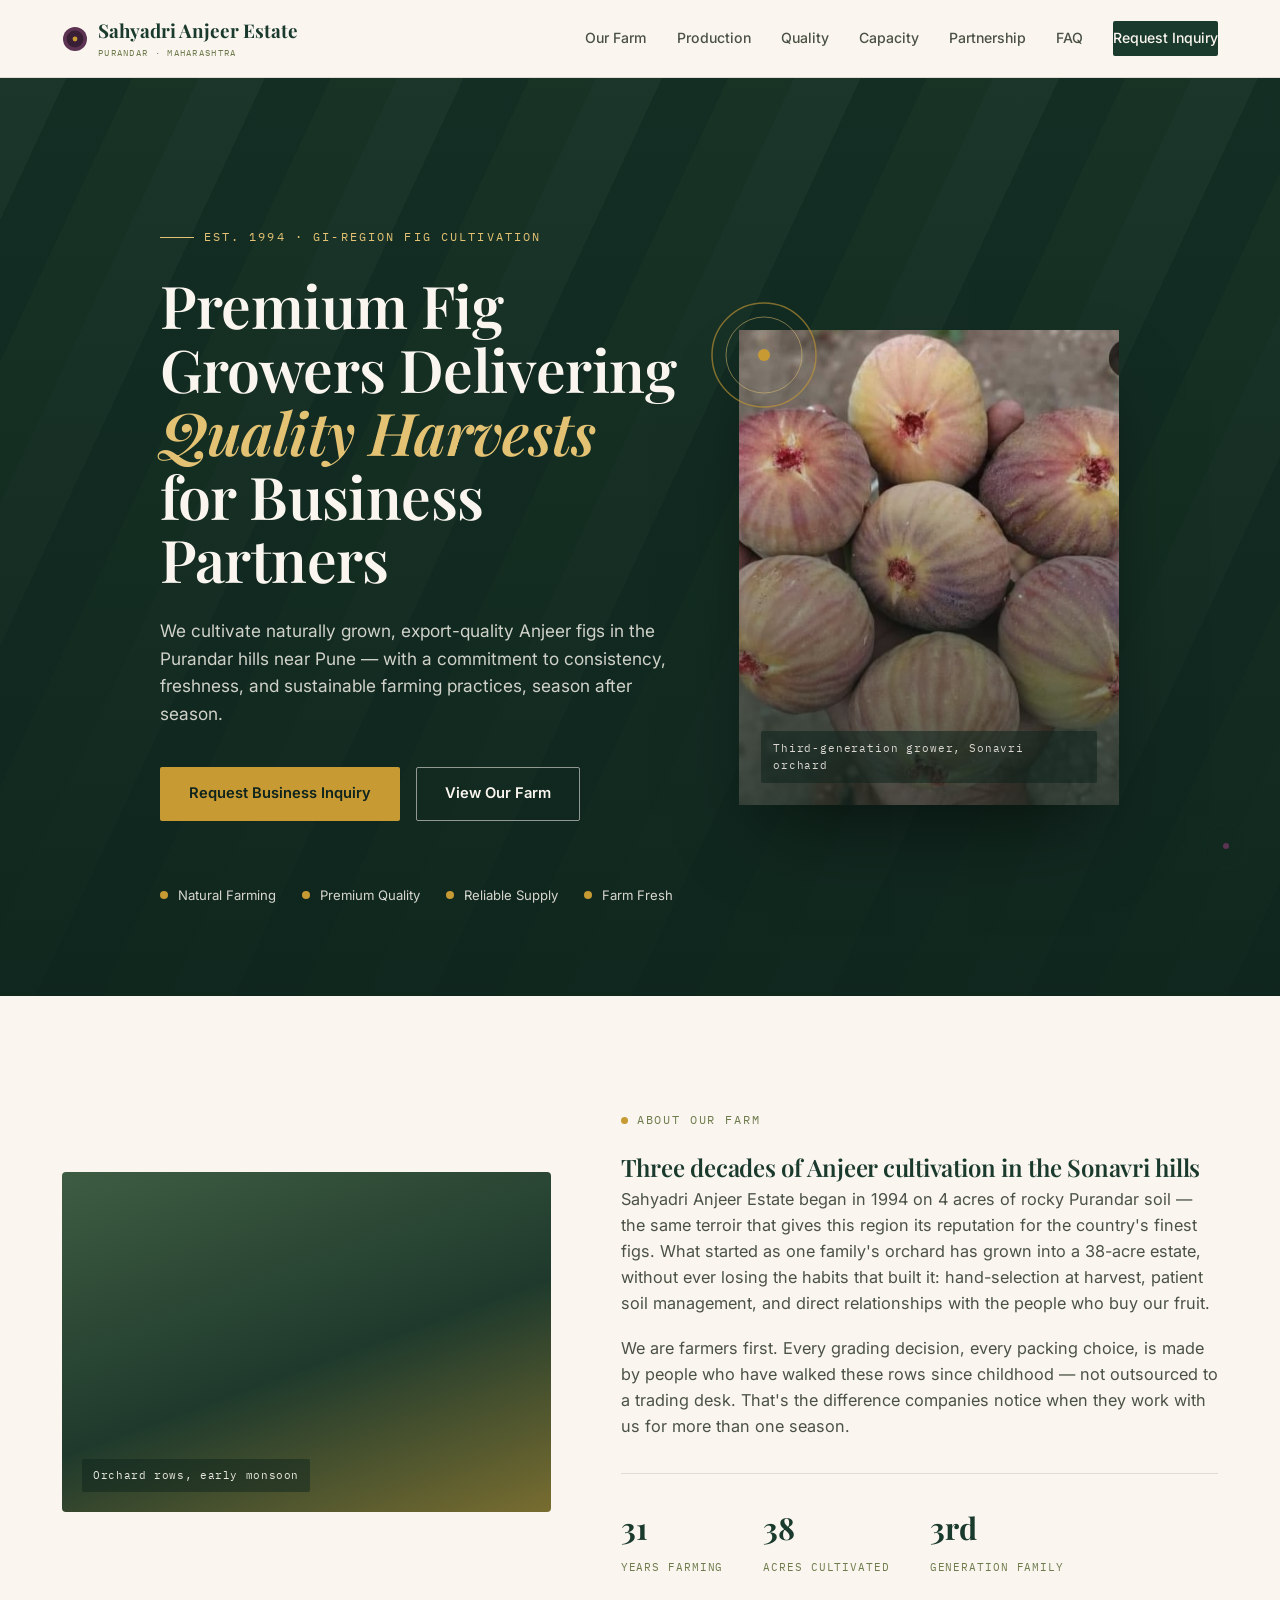
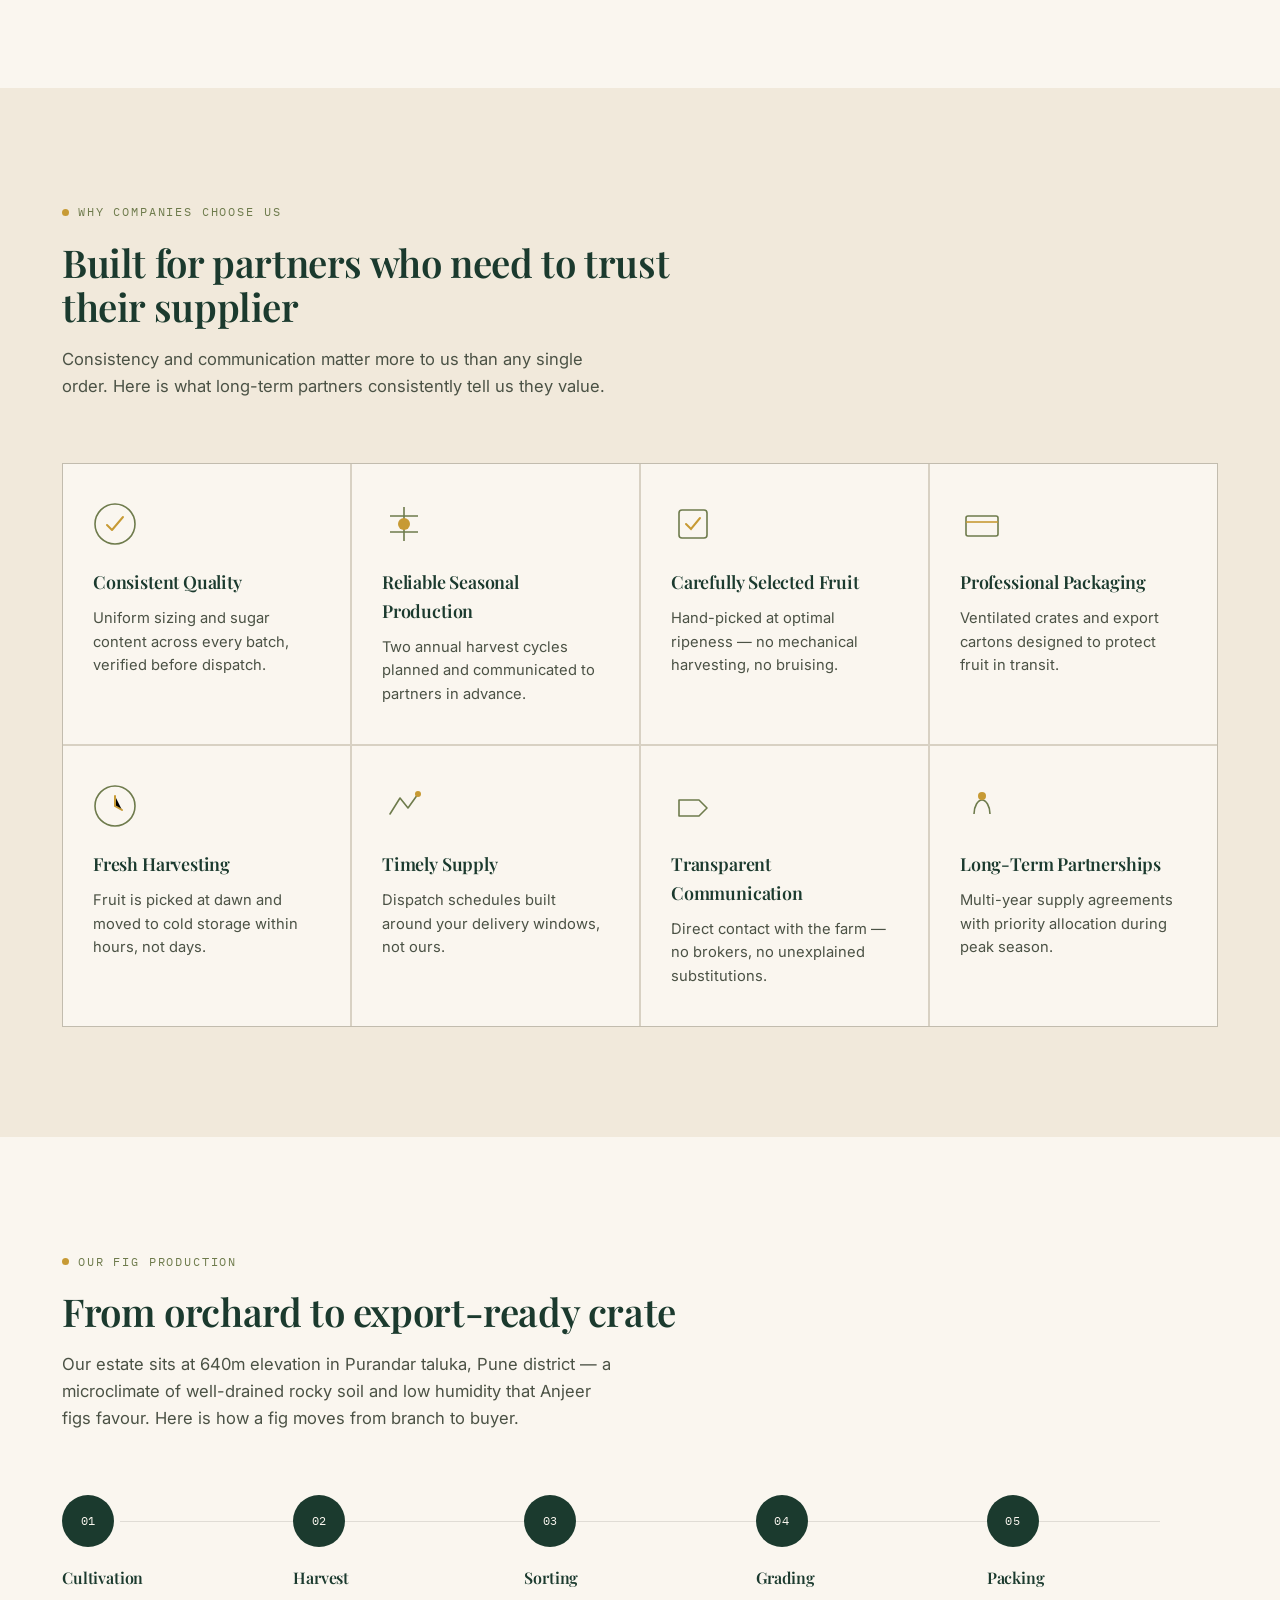
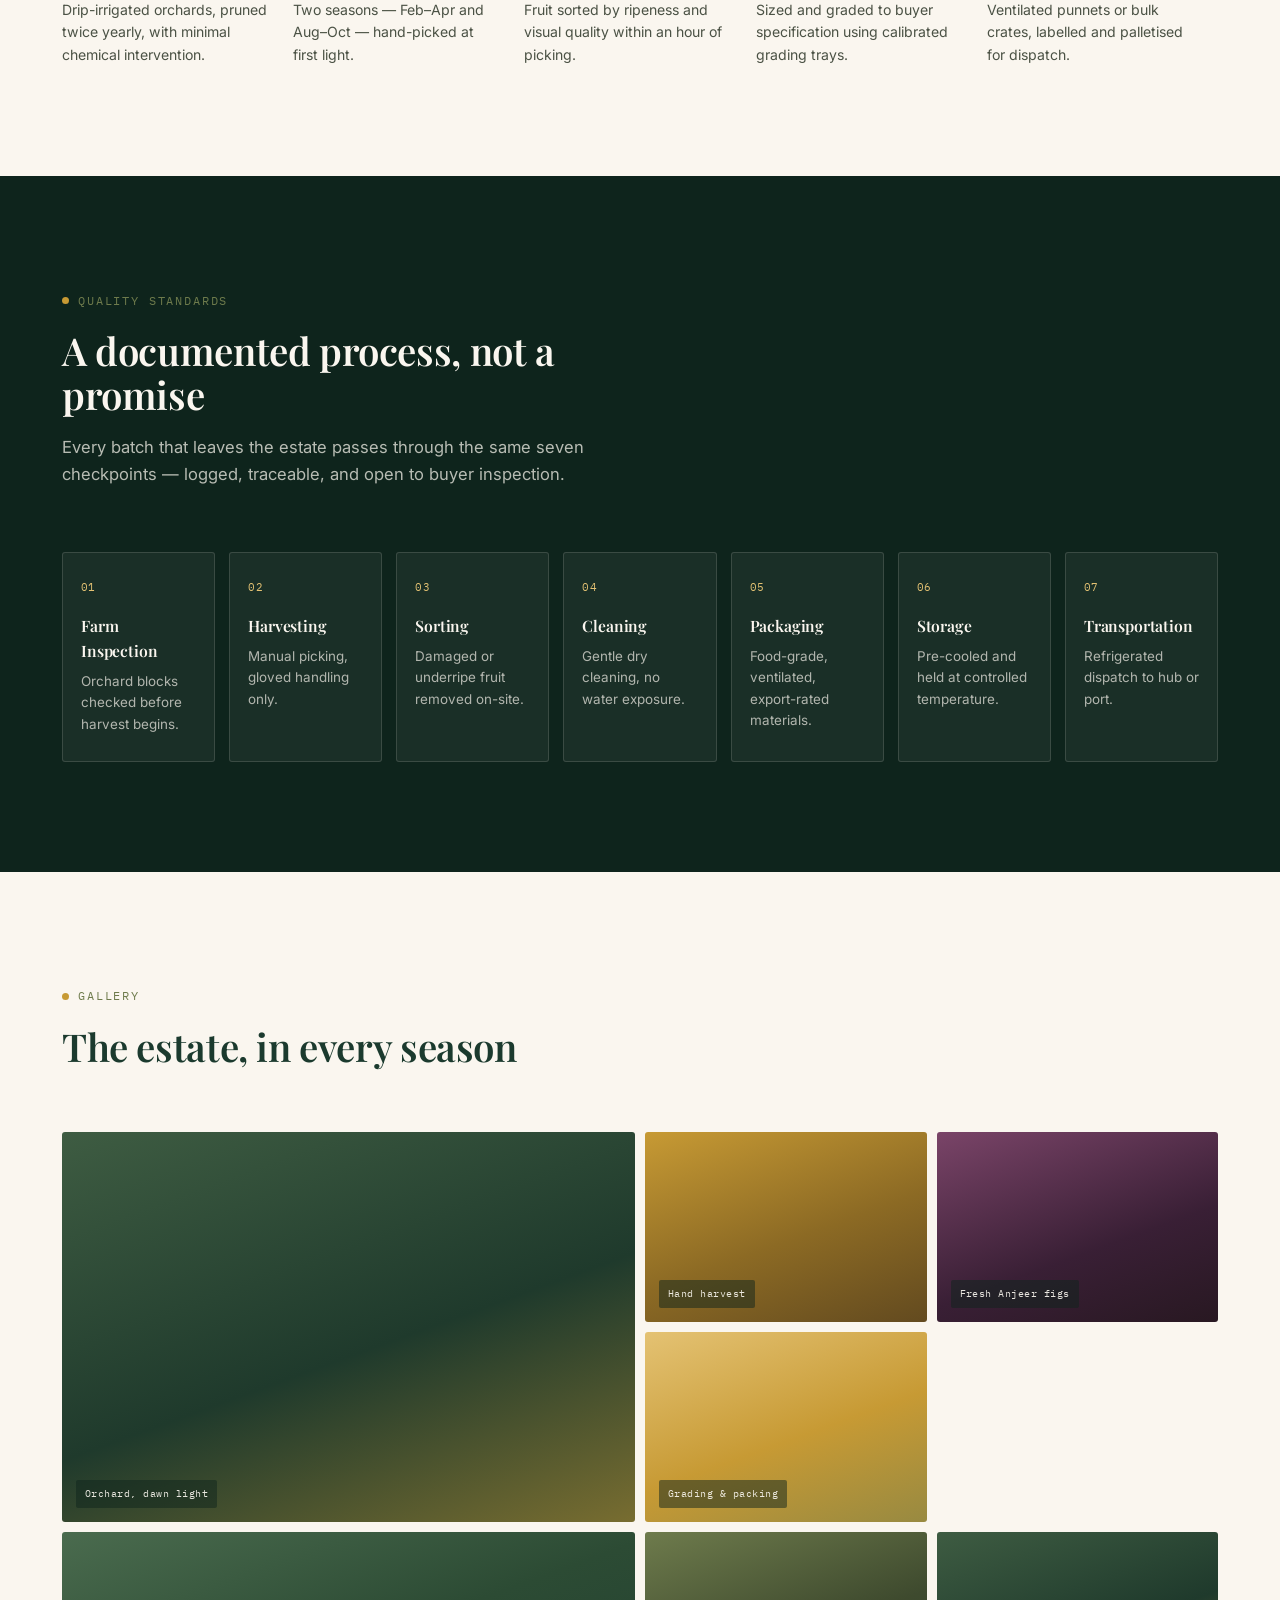
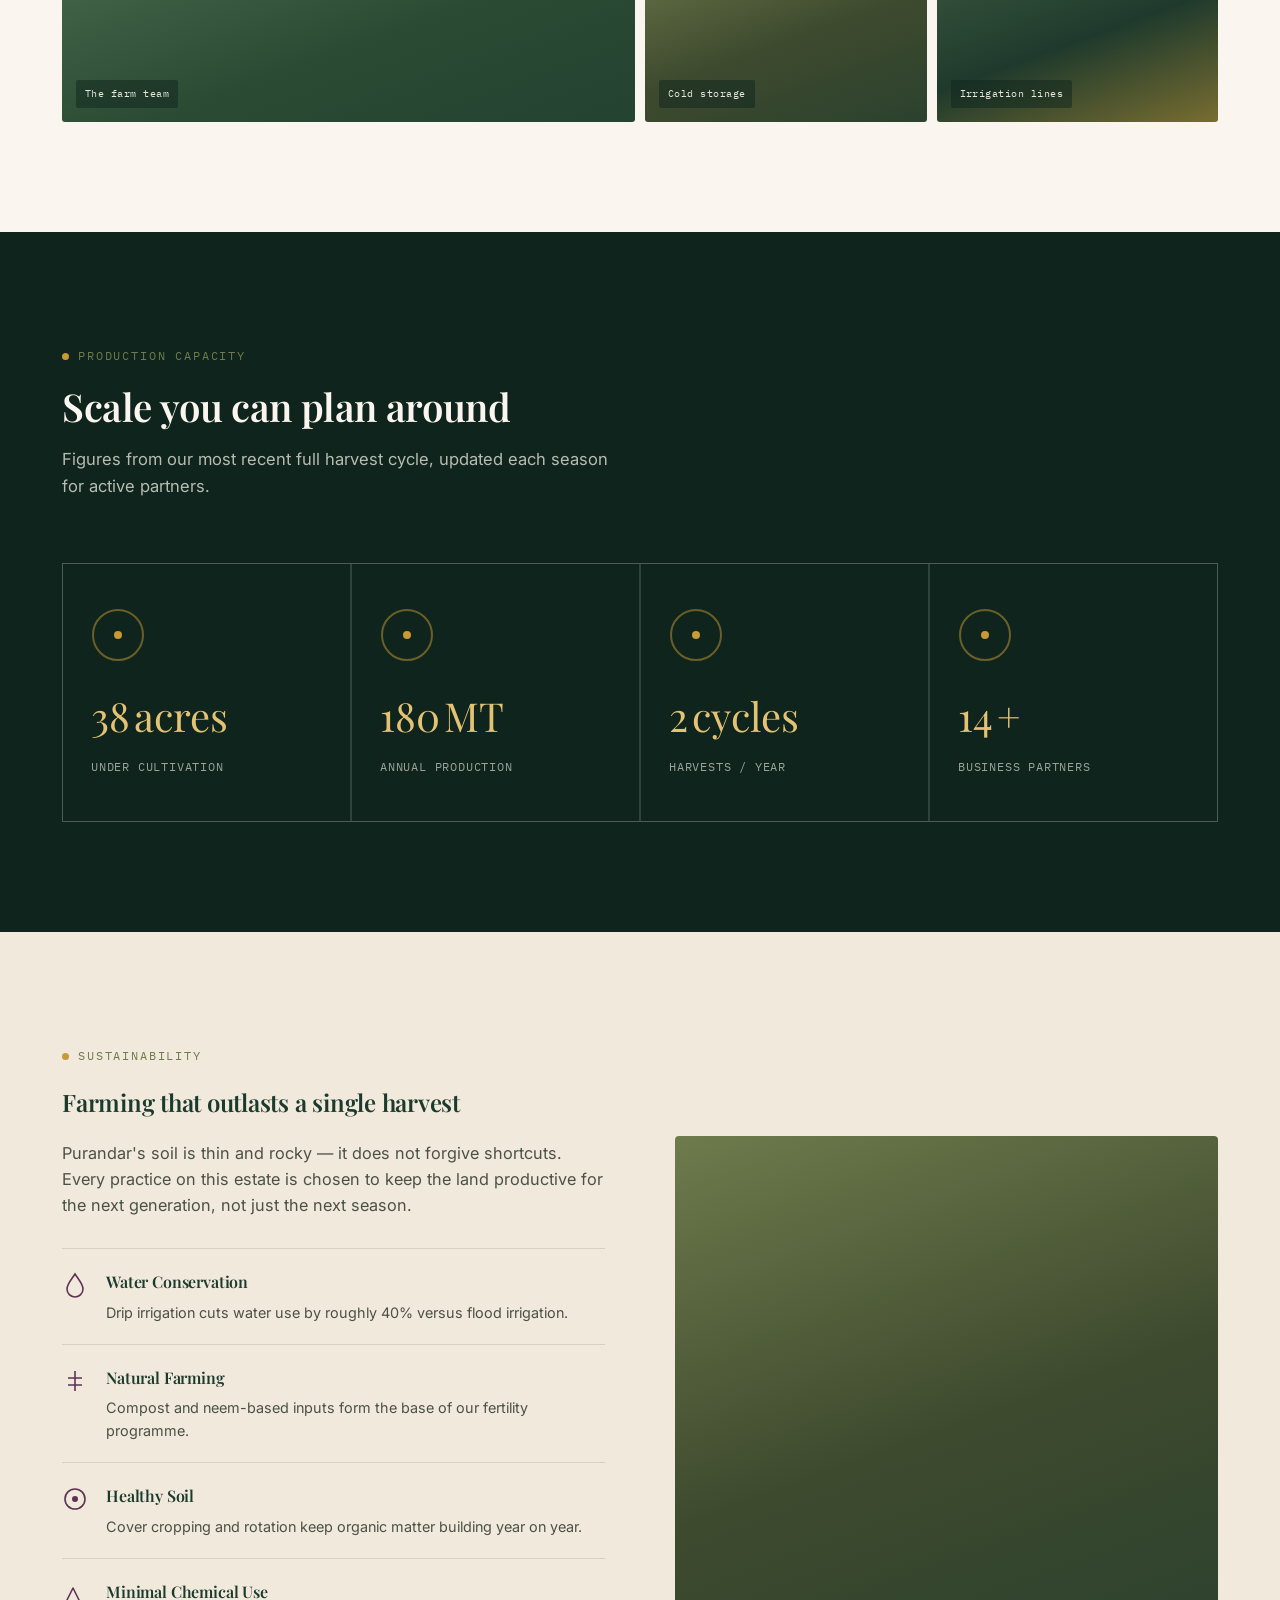
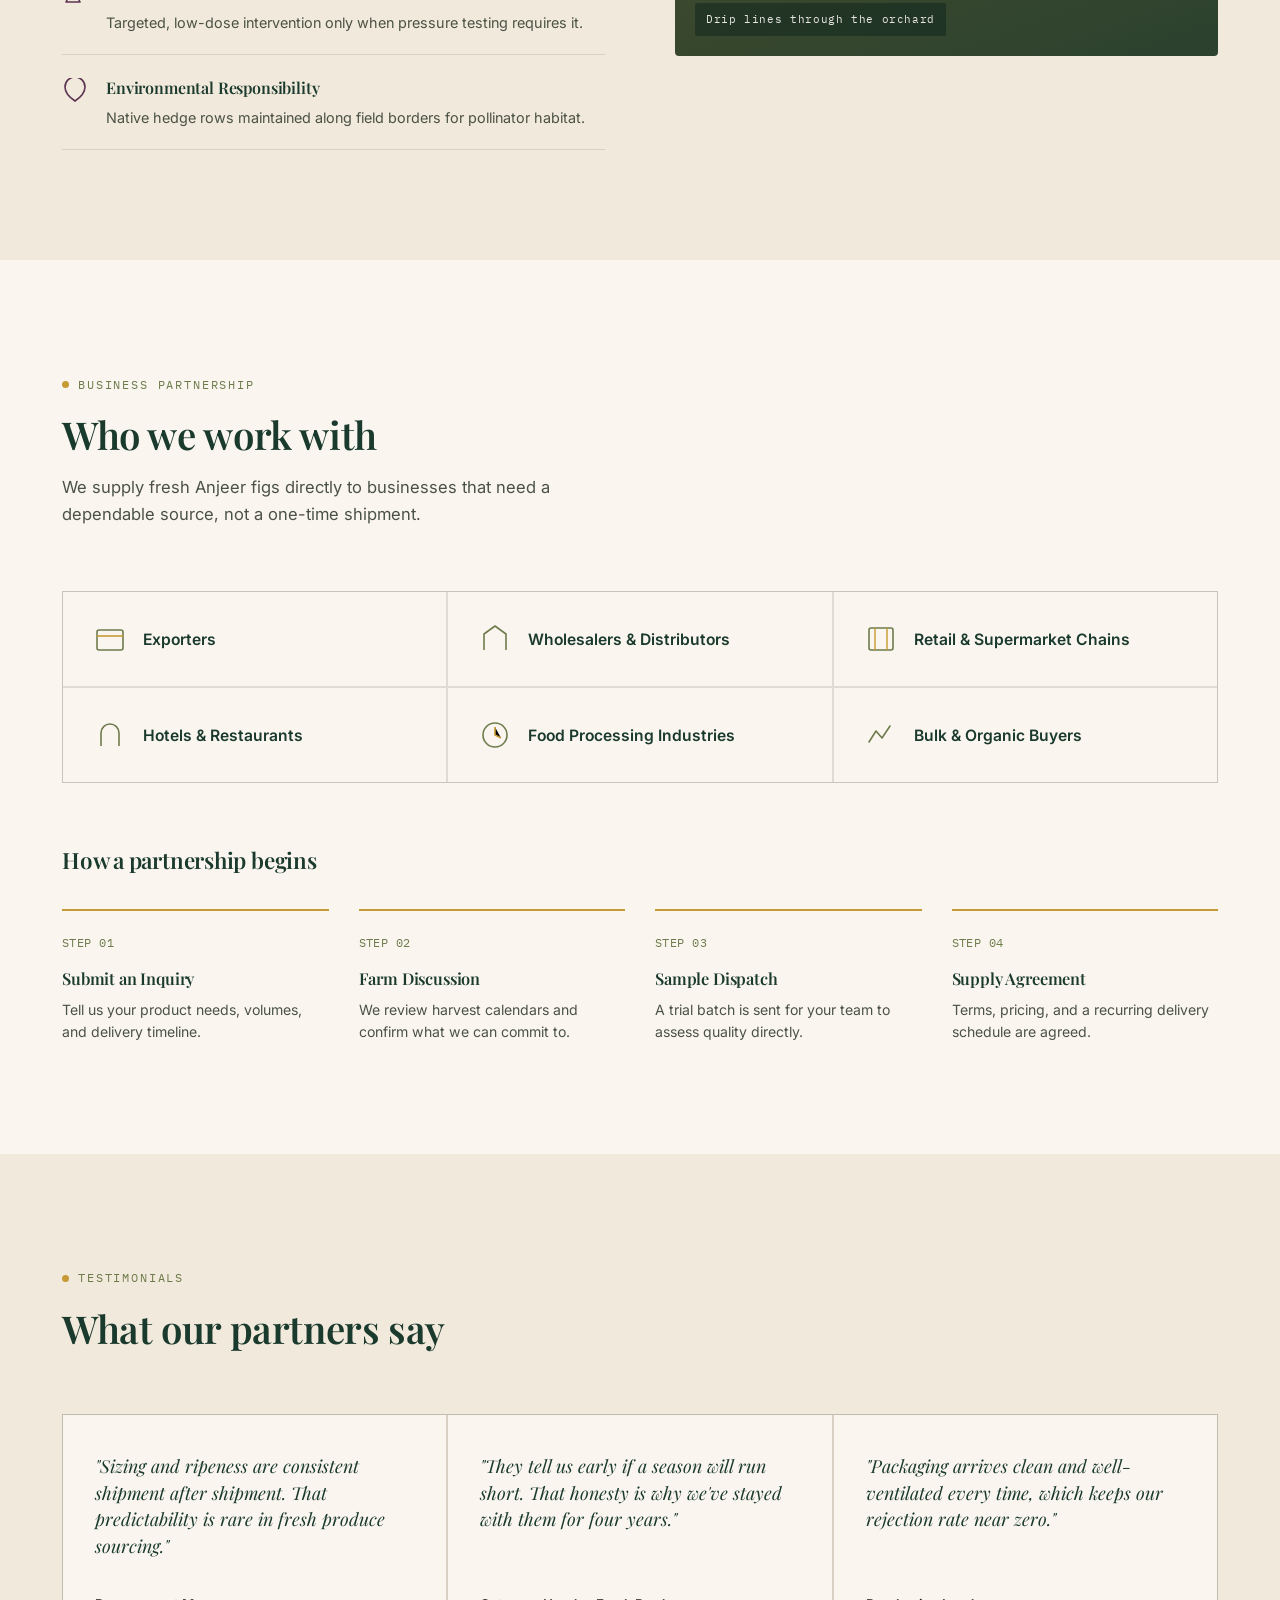
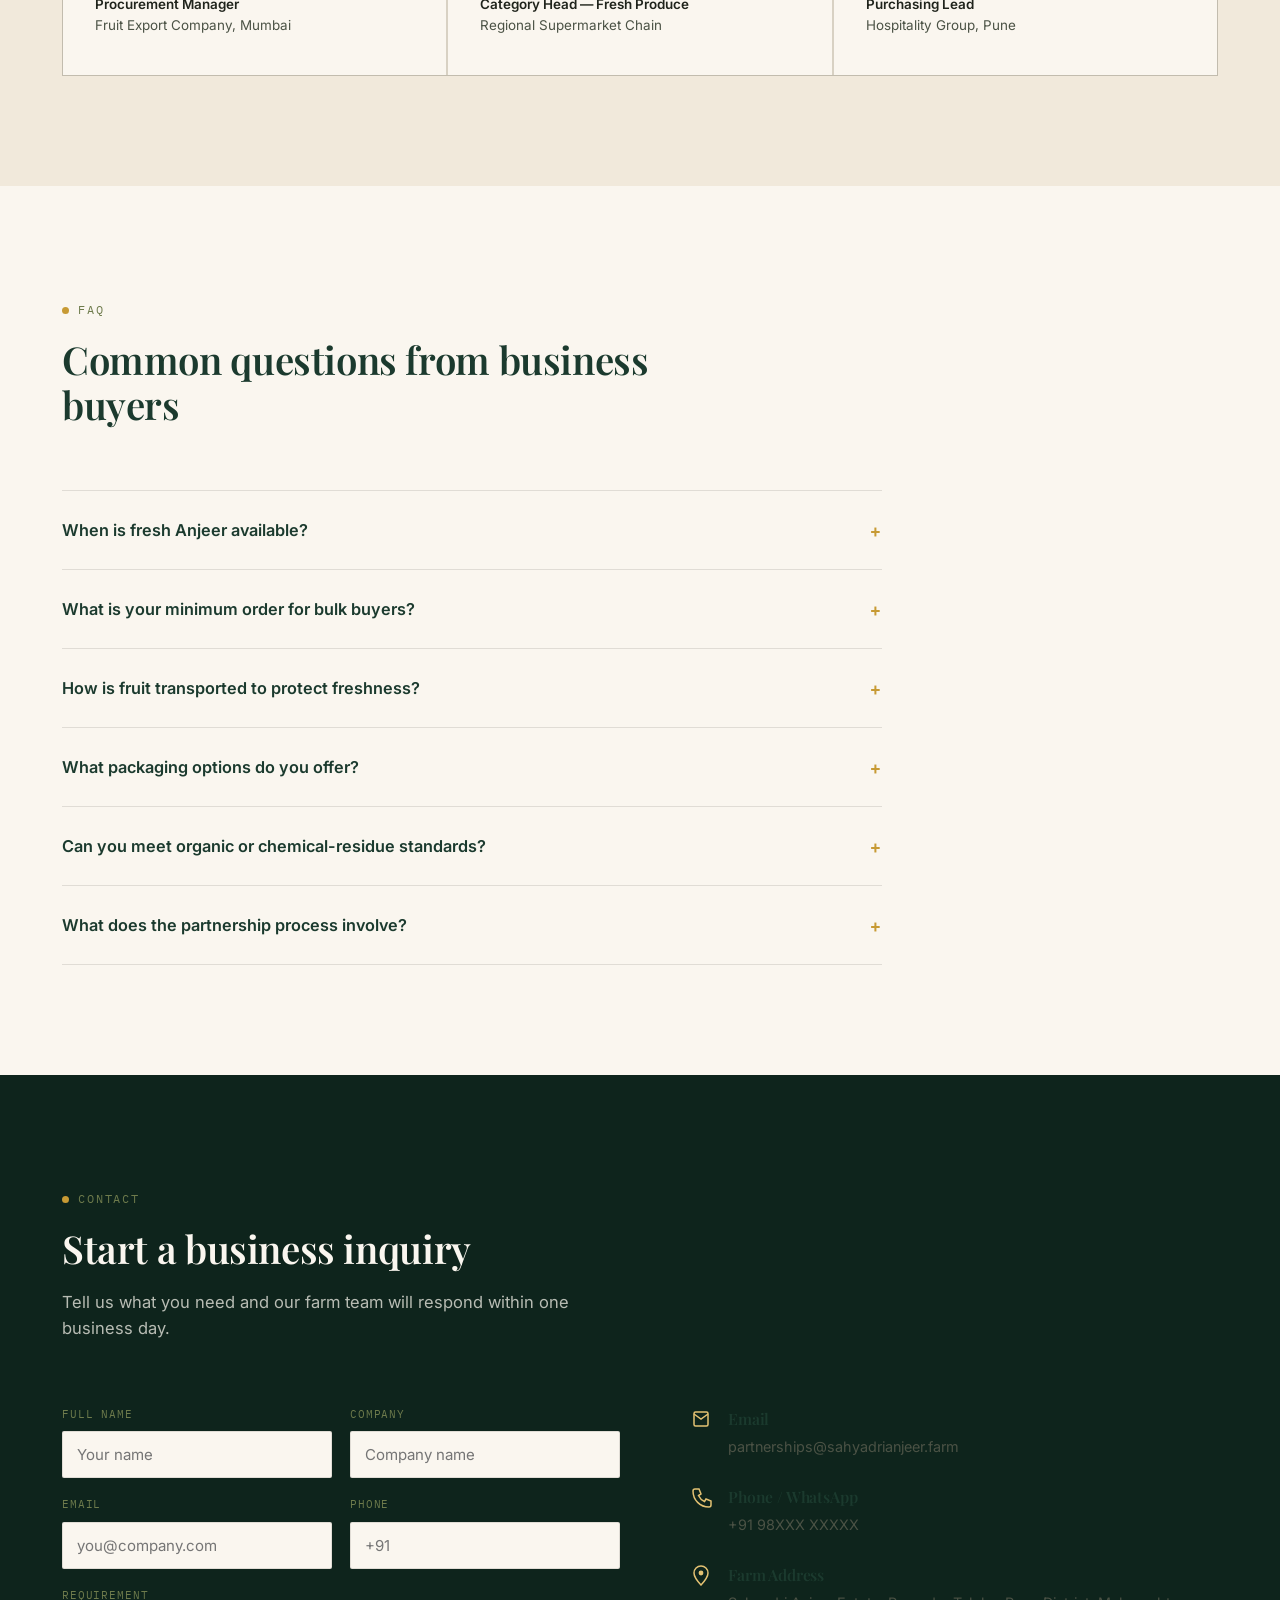
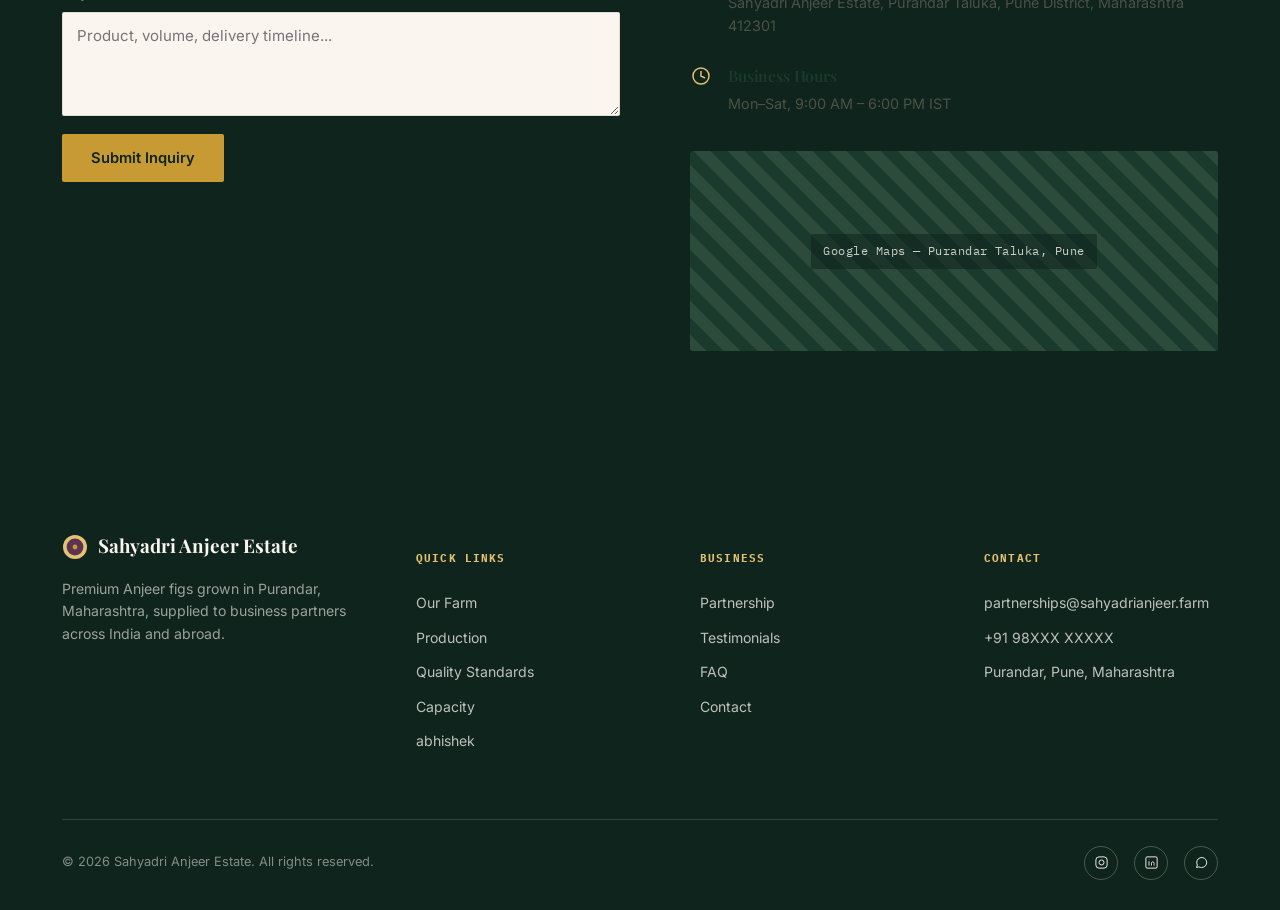
==== commit ef48d396: "Update website" ====
--- a/index.html
+++ b/index.html
@@ -469,6 +469,7 @@
         <a href="#production">Production</a>
         <a href="#quality">Quality Standards</a>
         <a href="#capacity">Capacity</a>
+        <a href="#">abhishek</a>
       </div>
       <div class="footer-col">
         <h5>Business</h5>
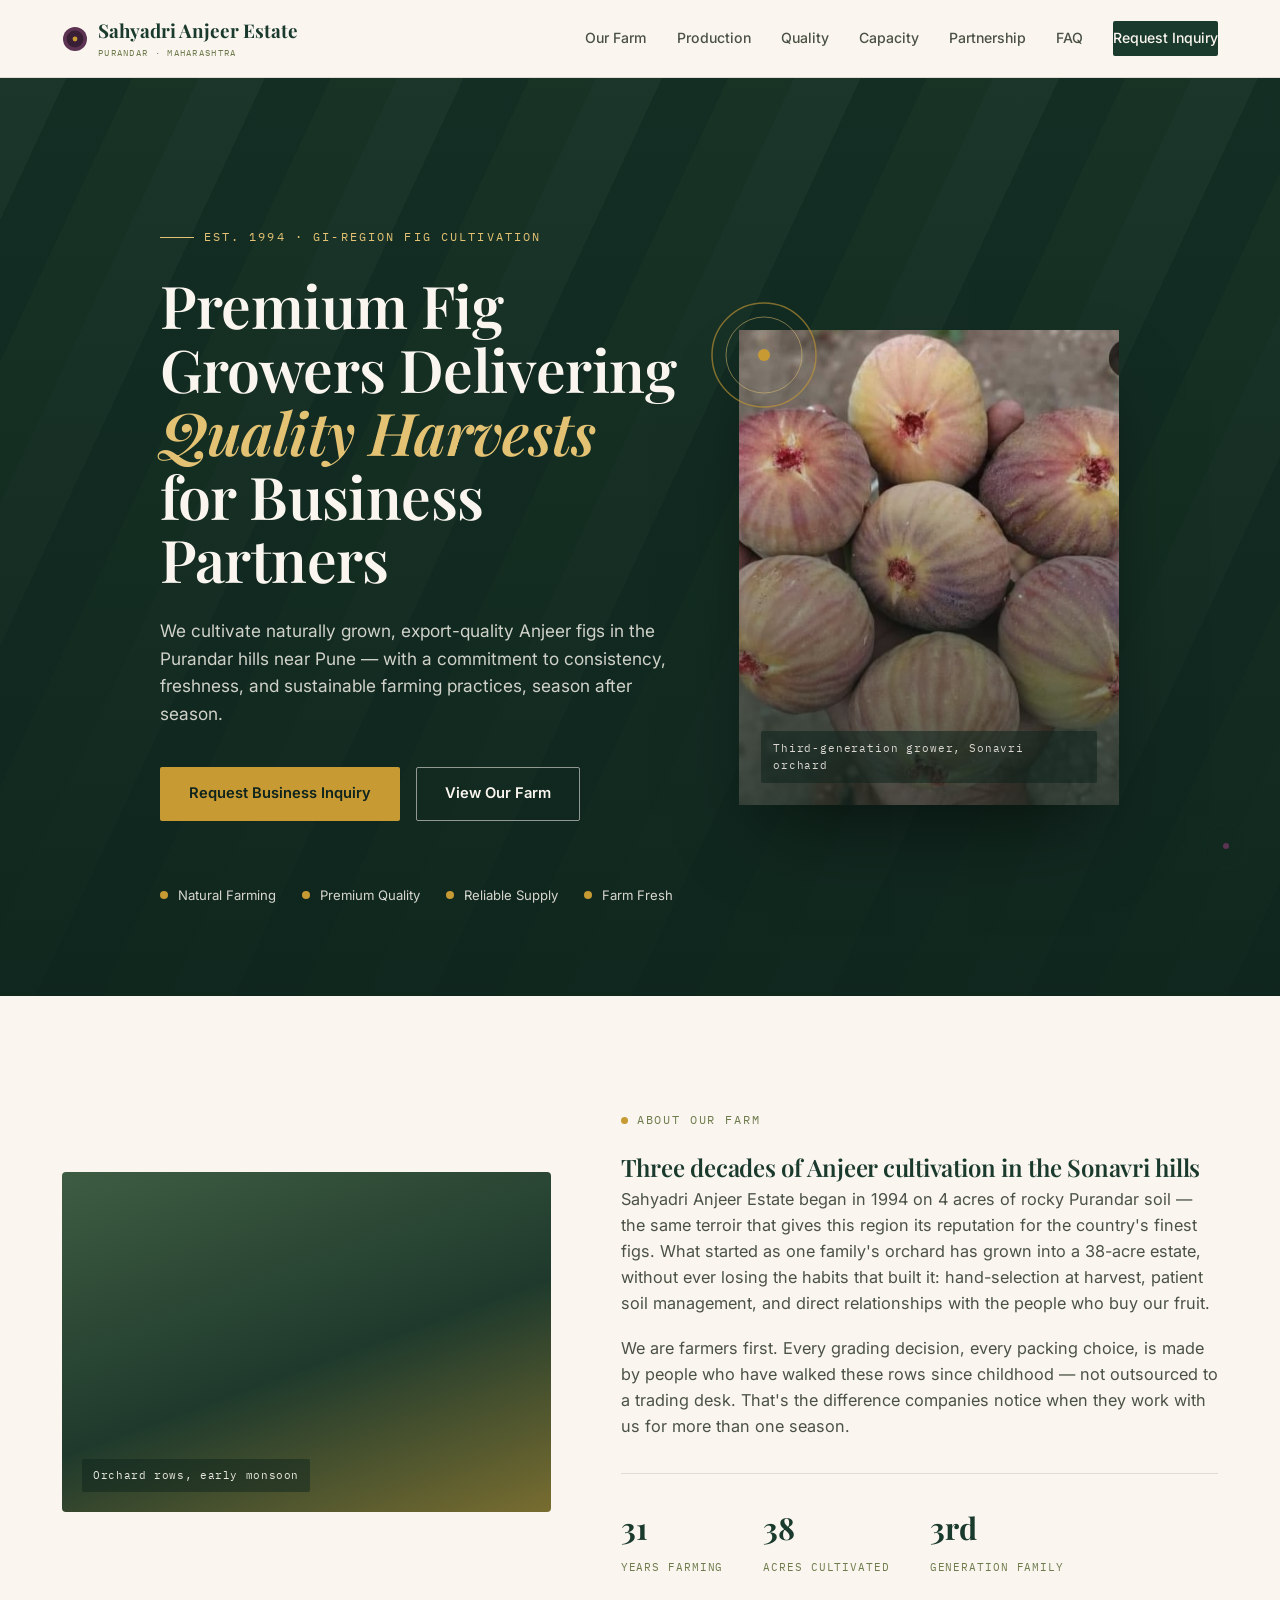
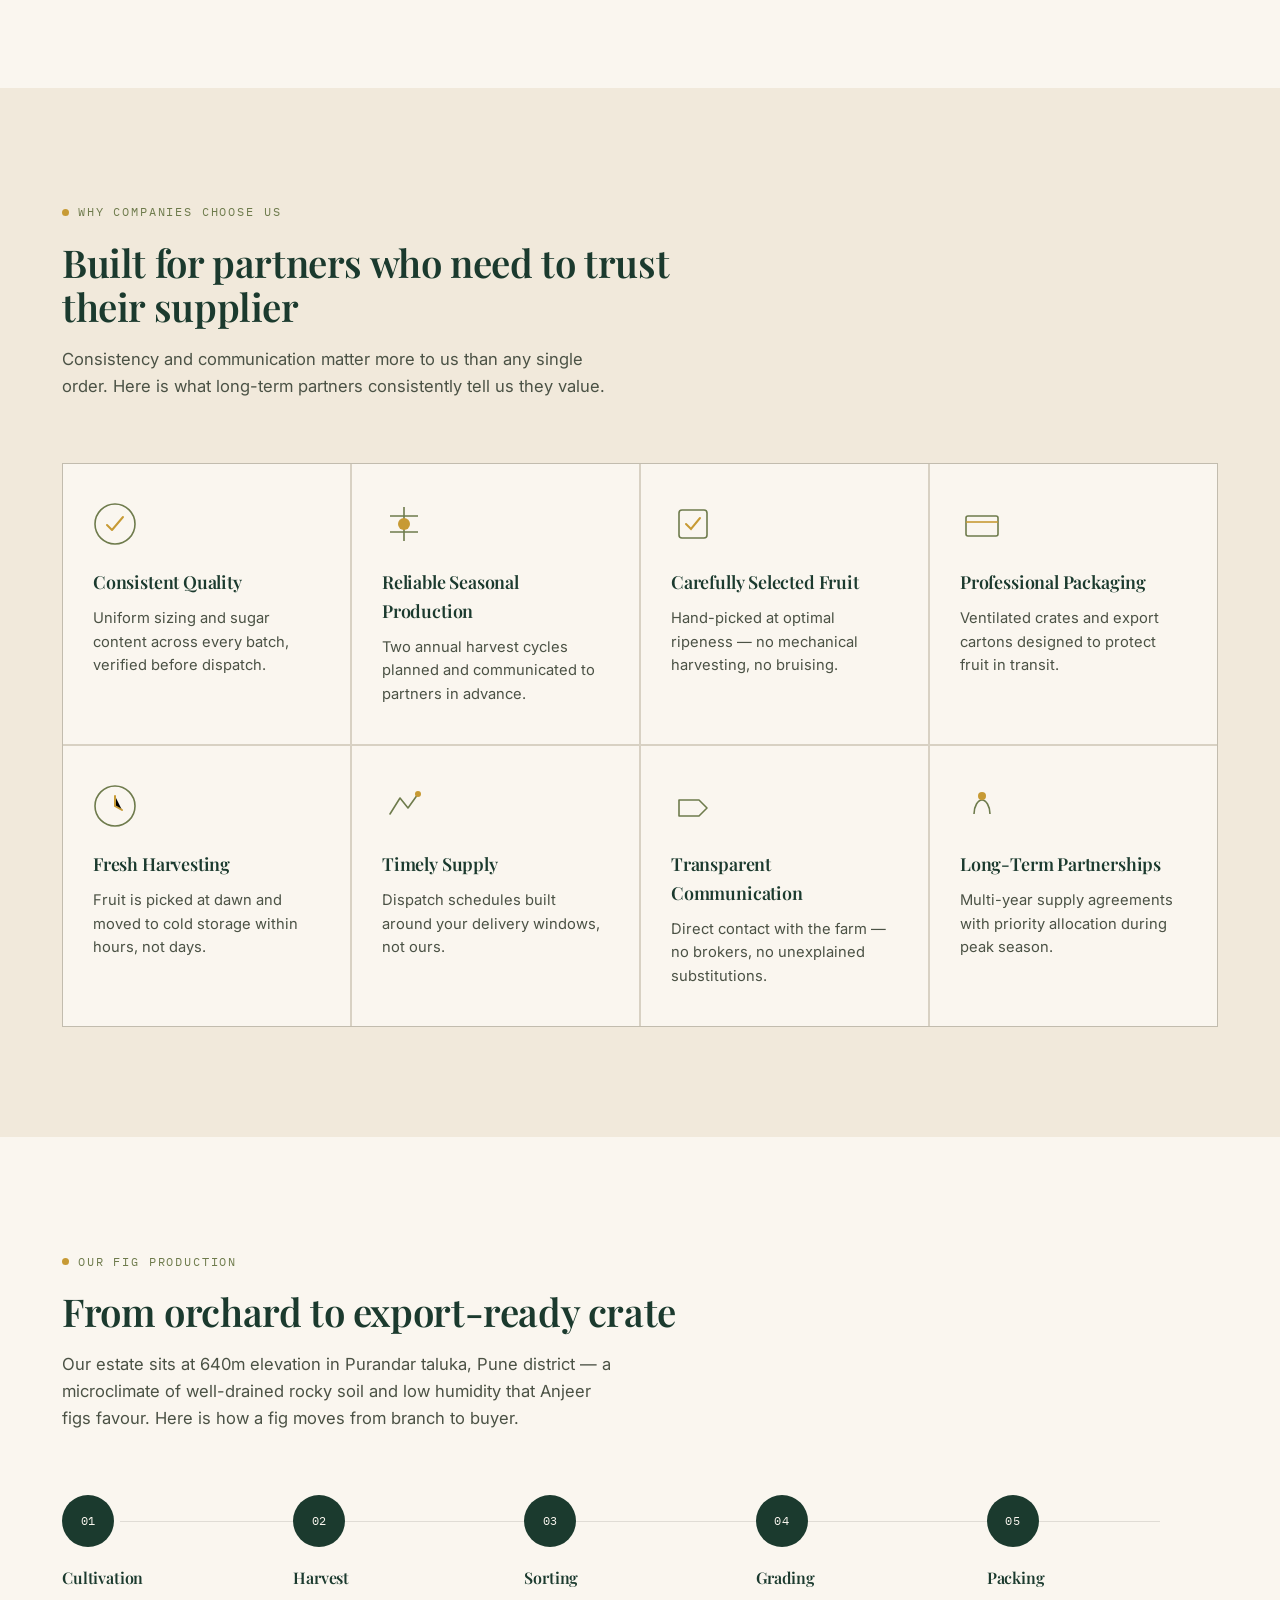
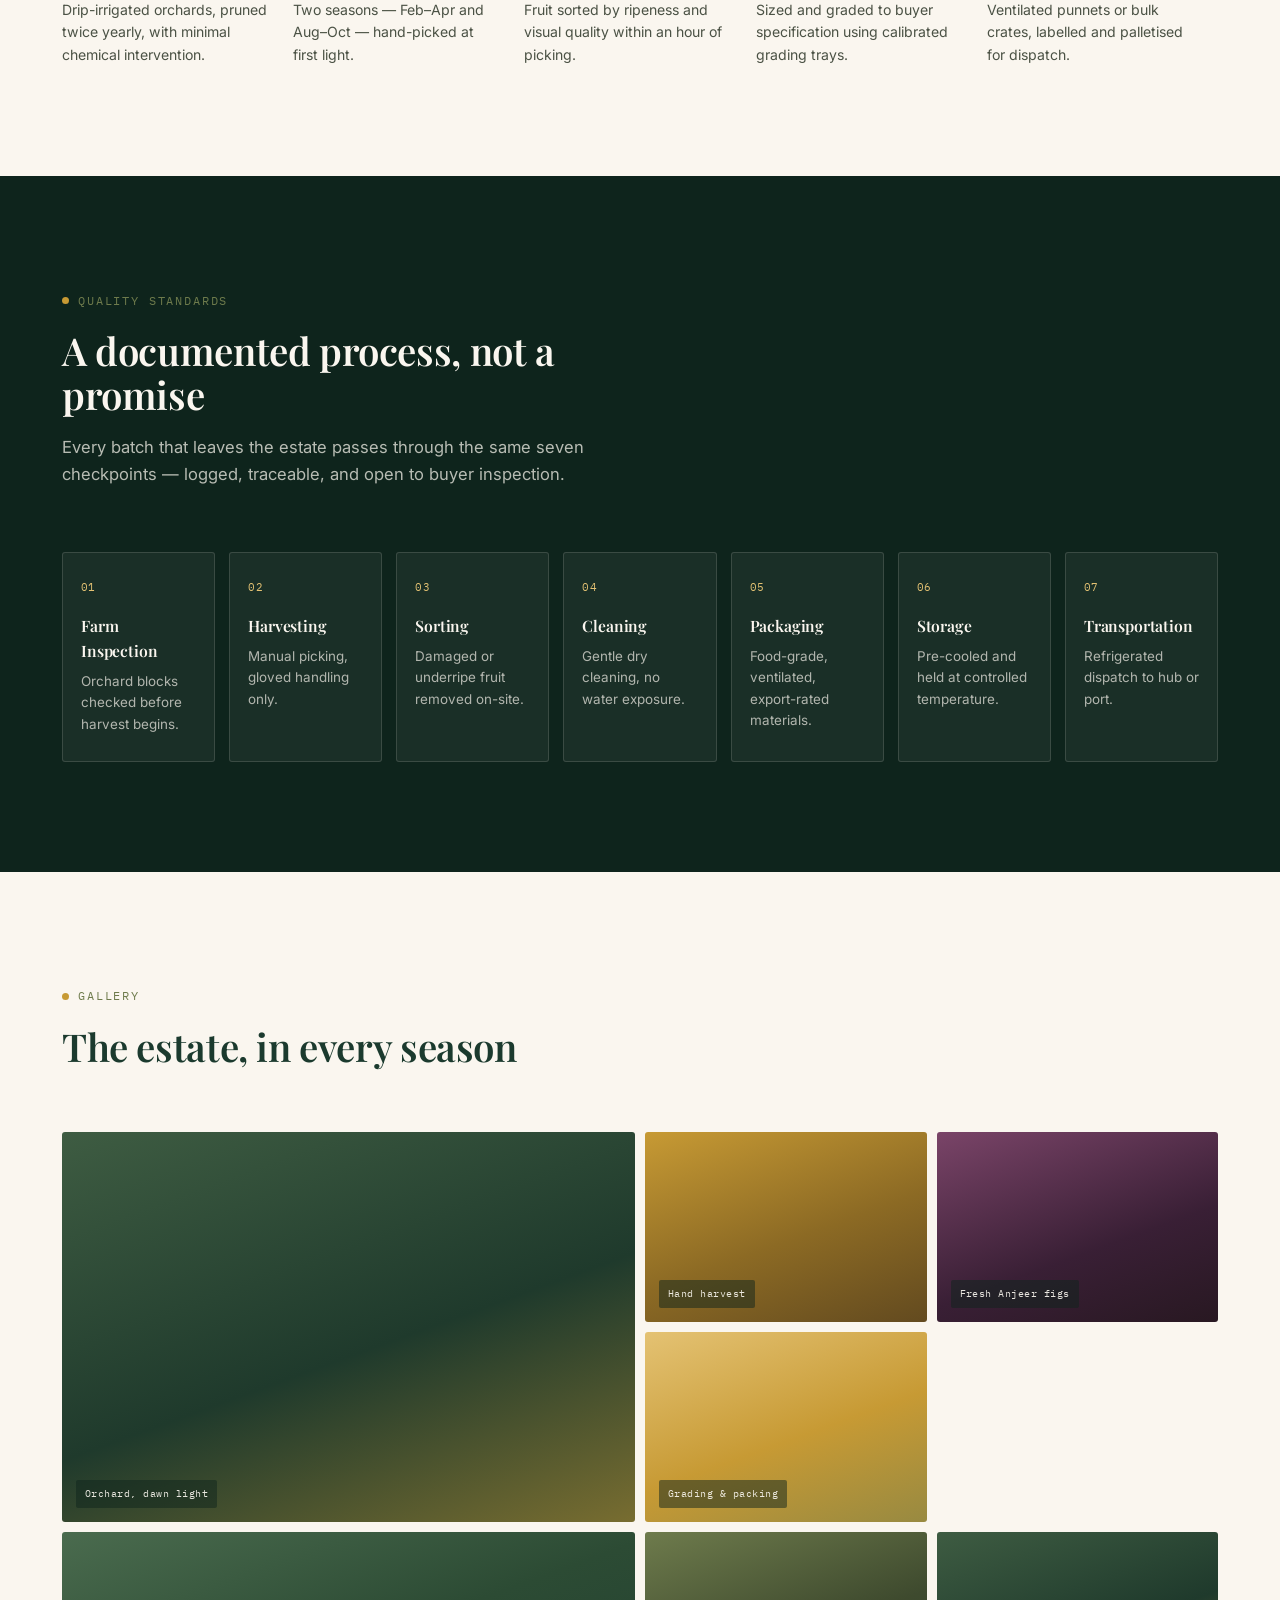
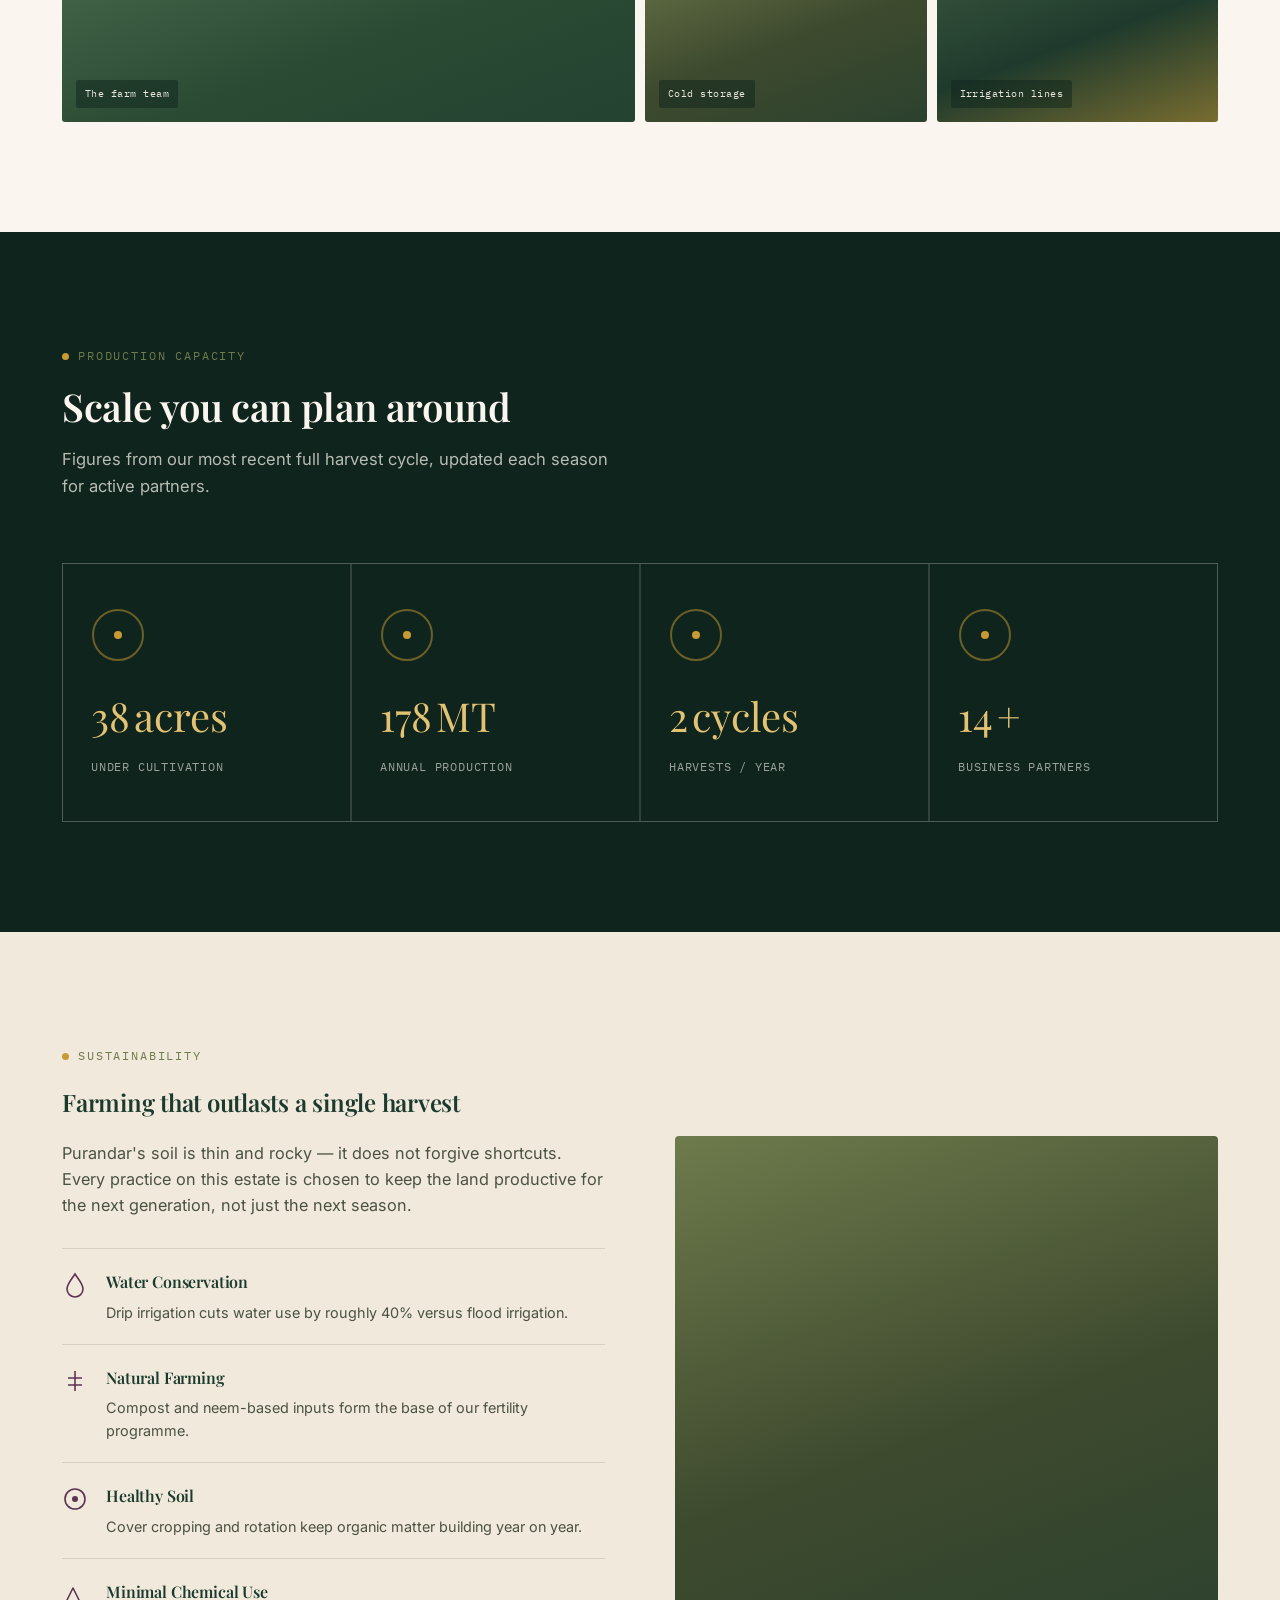
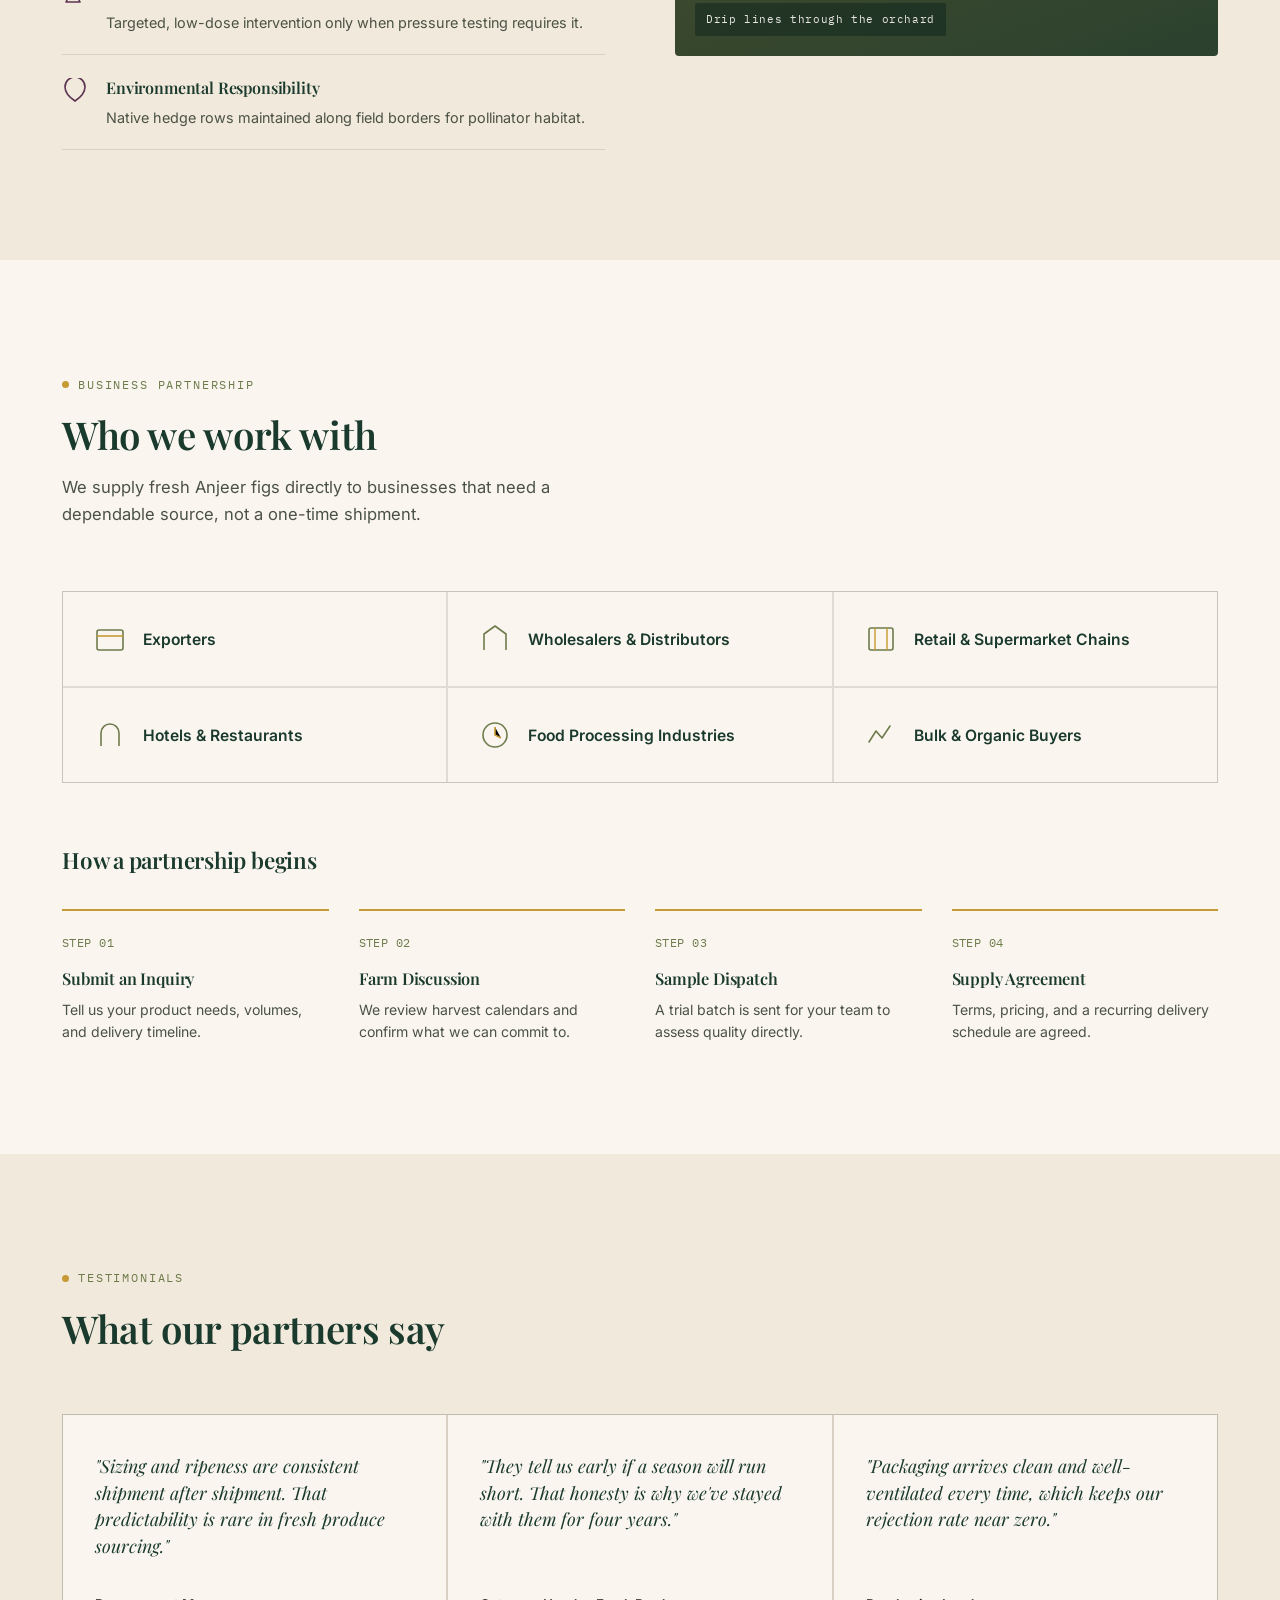
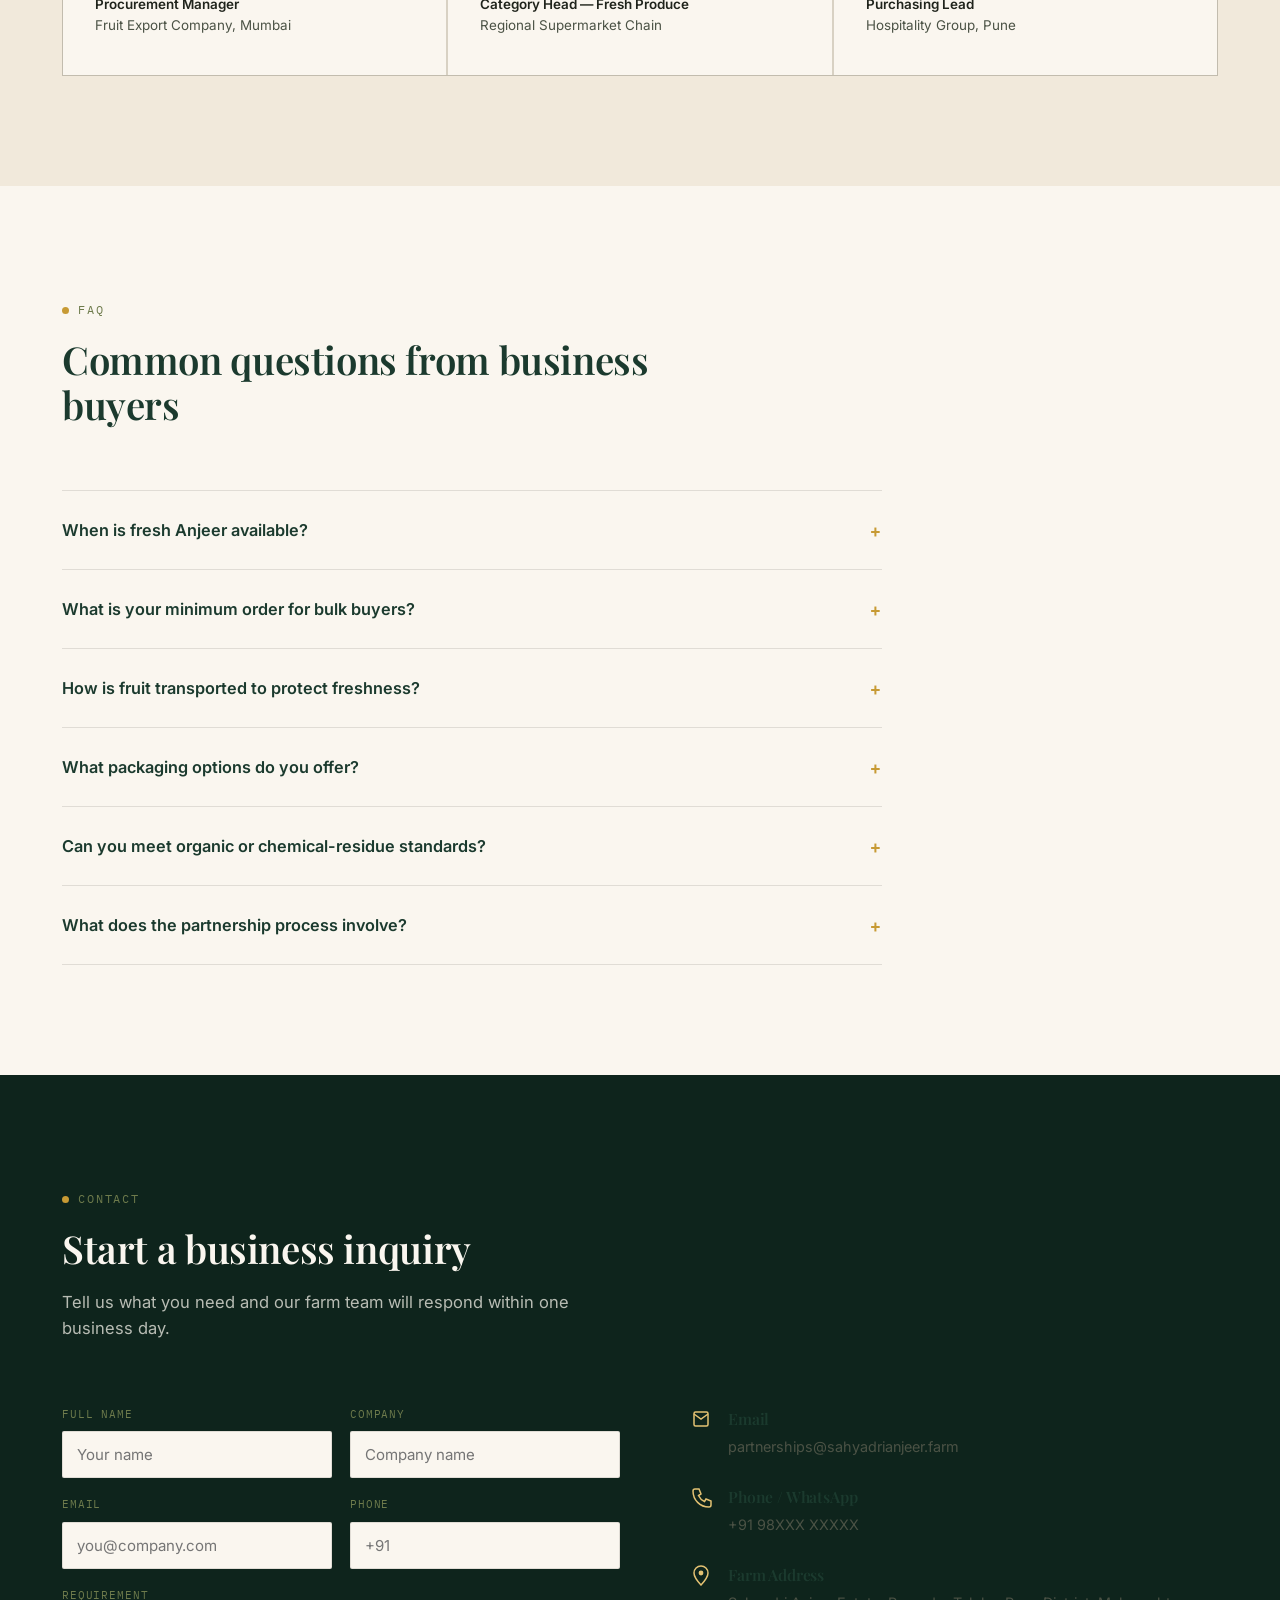
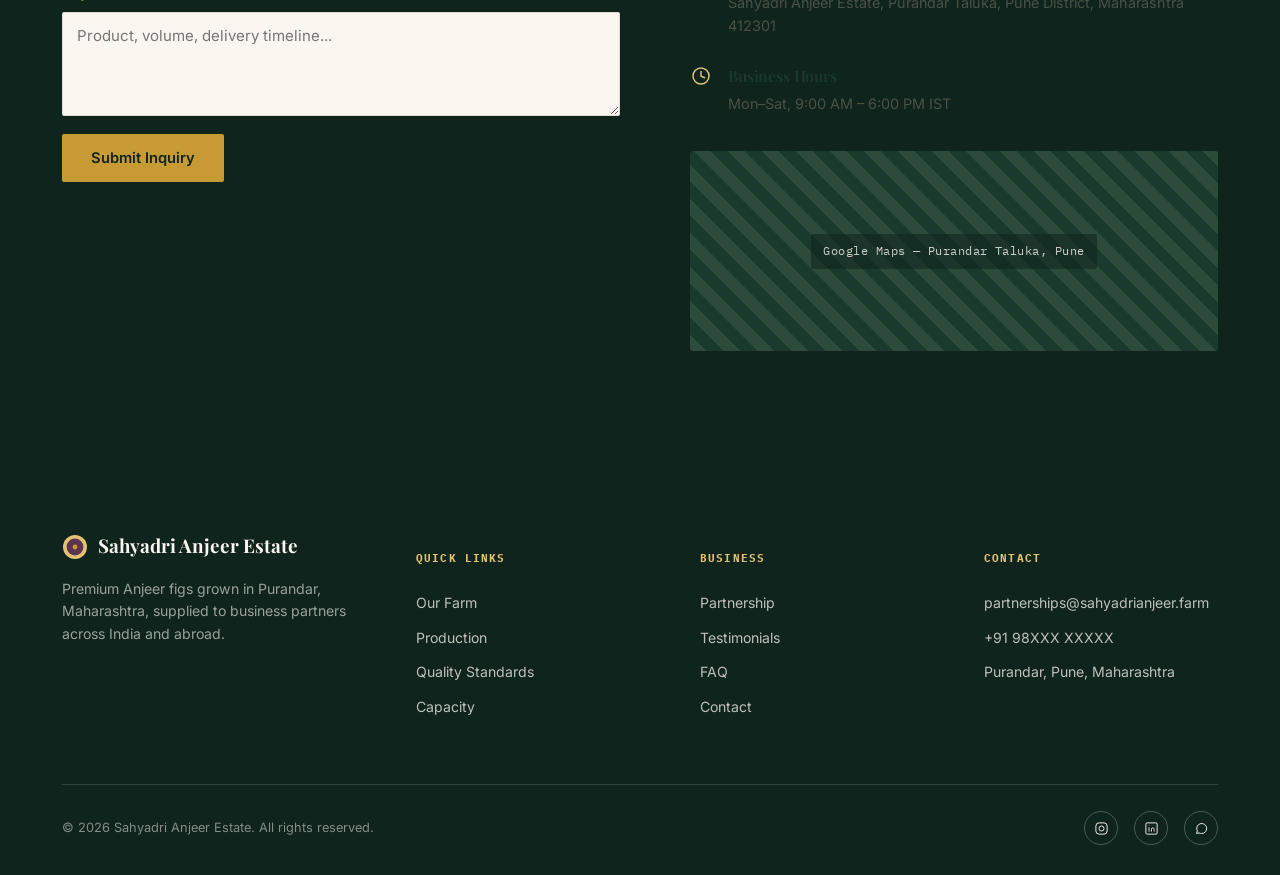
==== commit 52fdb718: "removed abhishek tiral" ====
--- a/index.html
+++ b/index.html
@@ -469,7 +469,6 @@
         <a href="#production">Production</a>
         <a href="#quality">Quality Standards</a>
         <a href="#capacity">Capacity</a>
-        <a href="#">abhishek</a>
       </div>
       <div class="footer-col">
         <h5>Business</h5>
